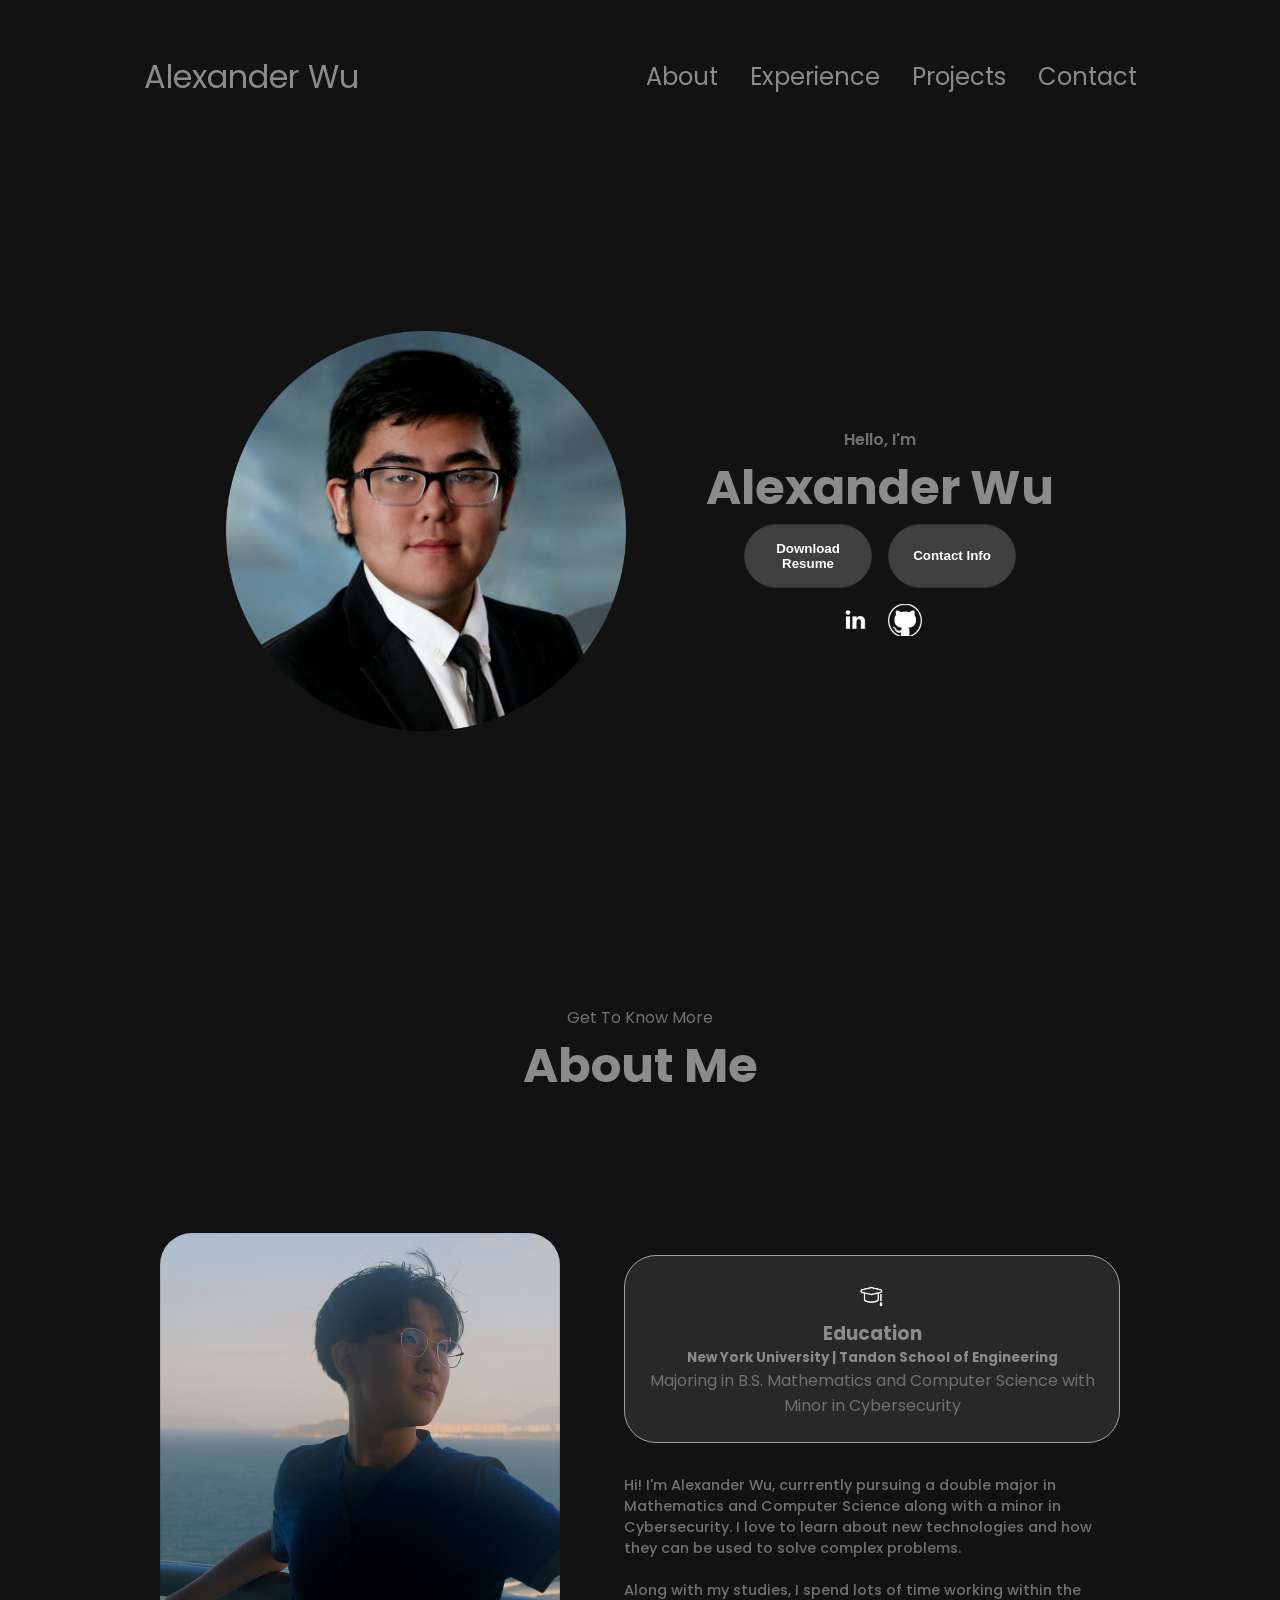
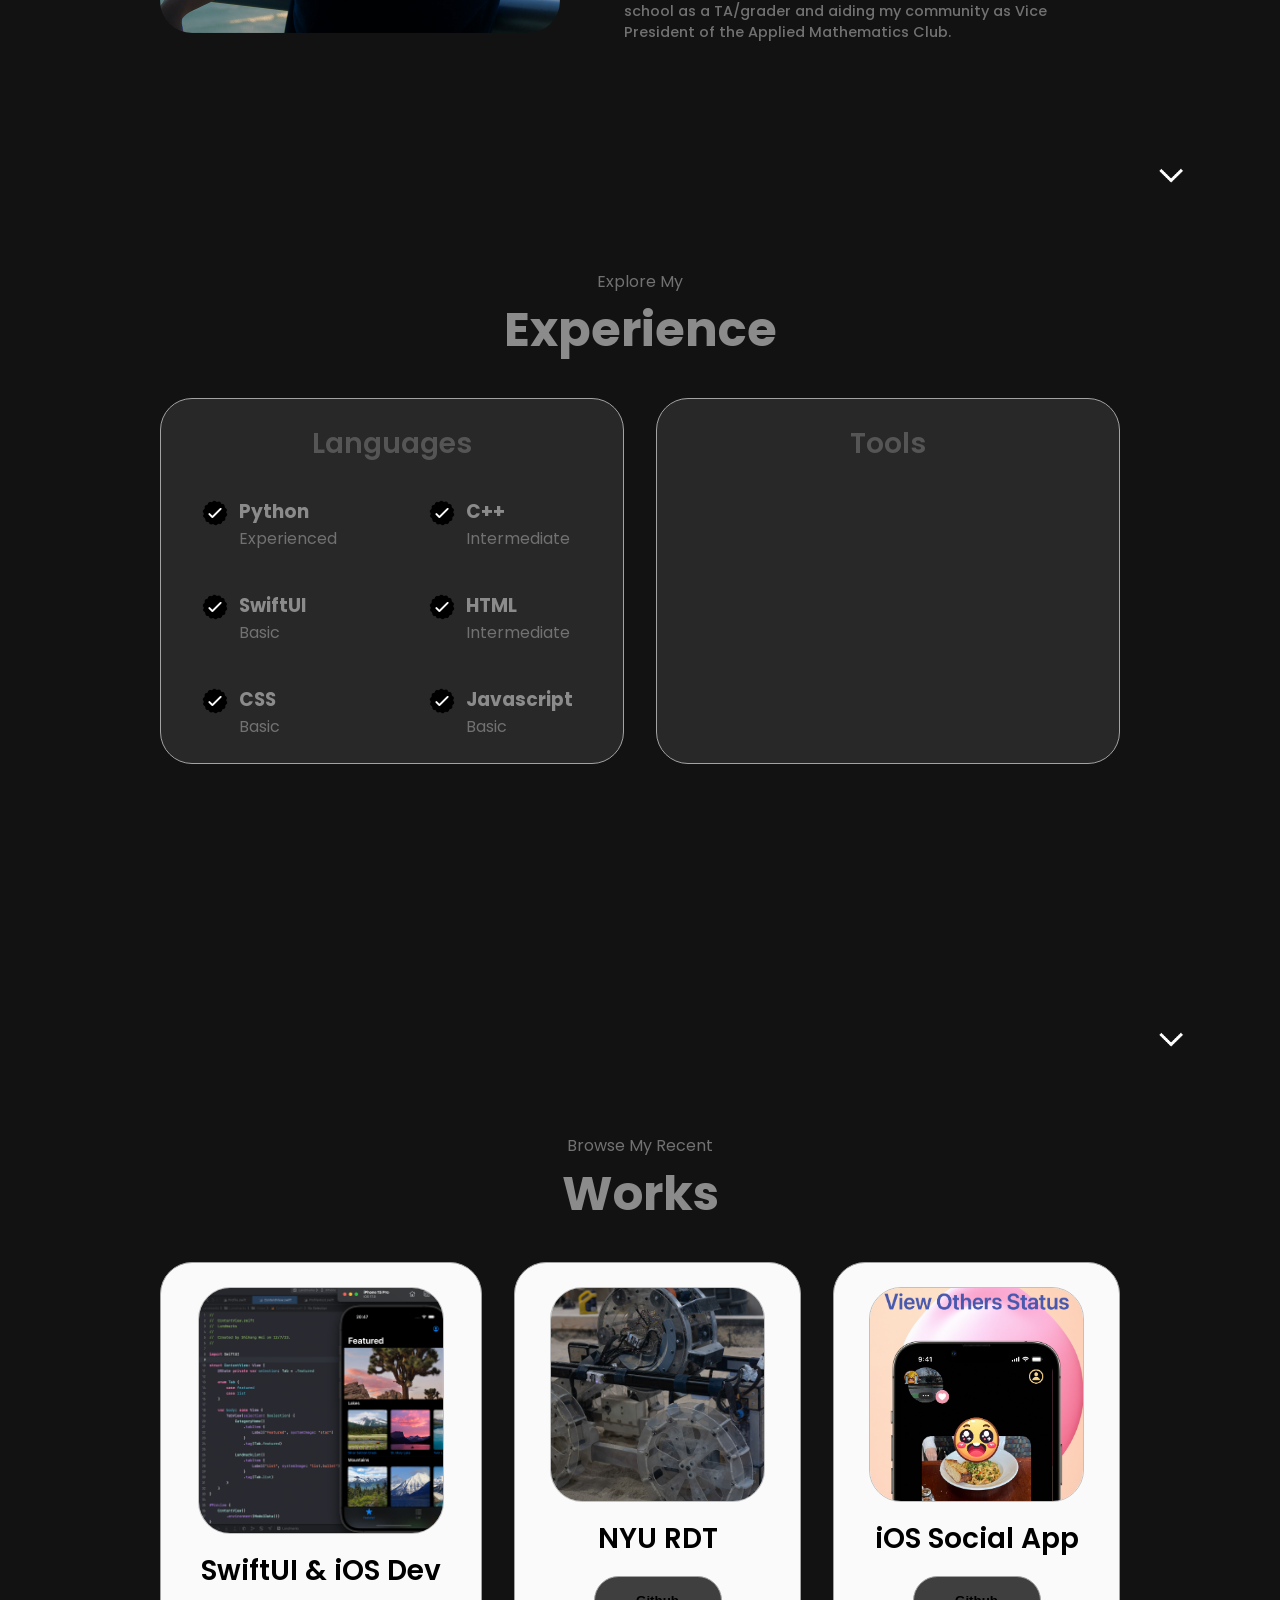
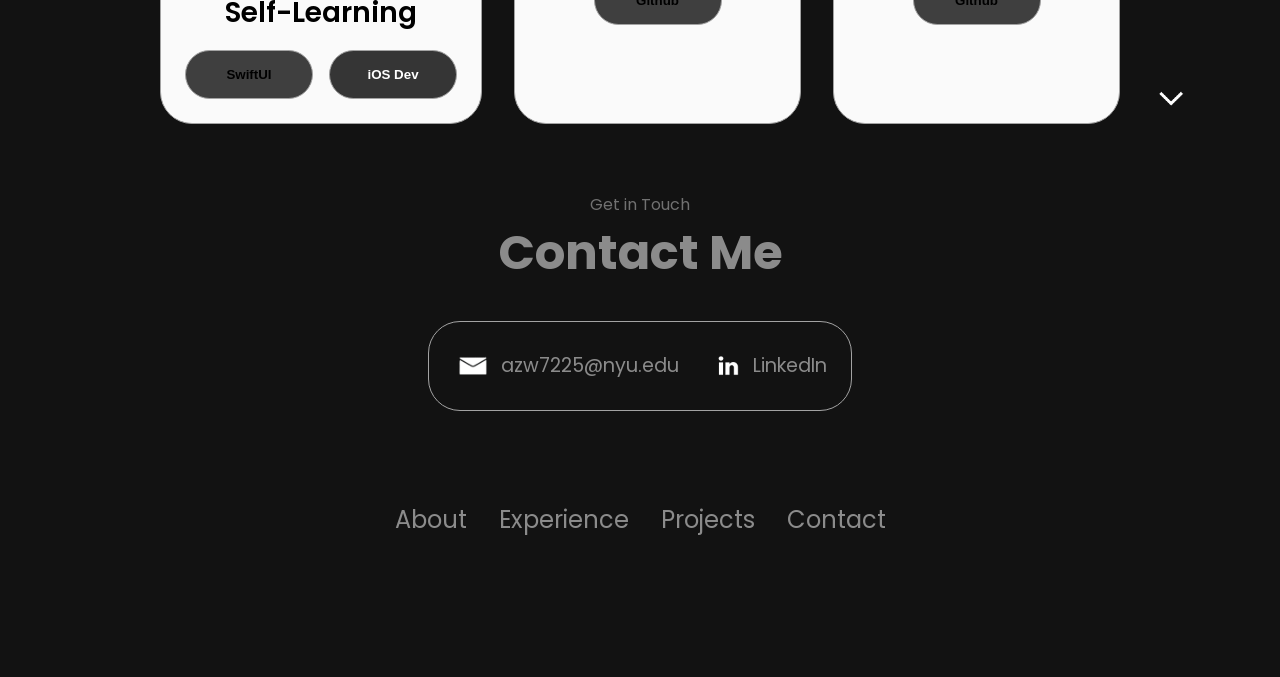
==== index.html @ e1f54bfe "remote tools" ====
<!DOCTYPE html>
<html lang="en">

<head>
   <meta charset="UTF-8">
   <meta name="viewport" content="width=device-width, initial-scale=1.0">
   <title>My Portfolio</title>
   <link rel="stylesheet" href="style.css">
   <link rel="stylesheet" href="mediaqueries.css">
</head>

<body>
   <nav id="desktop-nav">
      <div class="logo">Alexander Wu</div>
      <div>
         <ul class="nav-links">
            <li><a href="#about">About</a></li>
            <li><a href="#experience">Experience</a></li>
            <li><a href="#projects">Projects</a></li>
            <li><a href="#contact">Contact</a></li>
         </ul>
      </div>
   </nav>
   <nav id="hamburger-nav">
      <div class="logo">Alexander Wu</div>
      <div class="hamburger-menu">
         <div class="hamburger-icon" onclick="toggleMenu()">
            <span></span>
            <span></span>
            <span></span>
         </div>
         <ul class="menu-links">
            <li><a href="#about" onclick="toggleMenu()">About</a></li>
            <li><a href="#experience" onclick="toggleMenu()">Experience</a></li>
            <li><a href="#projects" onclick="toggleMenu()">Projects</a></li>
            <li><a href="#contact" onclick="toggleMenu()">Contact</a></li>
            <ul>
      </div>
   </nav>
   <div class="background">
   <section id="profile">
         <div class="section__pic-container">
            <img src="images/profile-pic.png" alt="Alexander Wu profile picture">
         </div>
         <div class="section__text">
            <p class="section__text__p1">Hello, I'm</p>
            <h1 class="title">Alexander Wu</h1>
            <div class="btn-container">
               <button class="btn btn-color-2" onclick="window.open('./info/Resume.pdf')">
                  Download Resume
               </button>
               <button class="btn btn-color-1" onclick="location.href='./#contact'">
                  Contact Info
               </button>
            </div>
            <div id="socials-container">
               <img src="./images/linkedin.png" alt="My LinkedIn Profile" class="icon"
                  onclick="window.open('https://www.linkedin.com/in/alexander-wu-4b0239188')">
               <img src="./images/github.png" alt="My Github Profile" class="icon"
                  onclick="window.open('https://github.com/awu0518')">
            </div>
         </div>
   </section>
   </div>
   <section id="about">
      <p class="section__text__p1">Get To Know More</p>
      <h1 class="title">About Me</h1>
      <div class="section-container">
         <div class="section__pic-container">
            <img src="./images/about-pic.png" alt="Alexander Wu" class="about-pic">
            </a>
         </div>
         <div class="about-details-container">
            <div class="about-containers">
               <div class="details-container">
                  <img src="./images/education.png" alt="Education icon" class="edu-icon">
                  <h3>Education</h3>
                  <h5>New York University | Tandon School of Engineering</h5>
                  <p>Majoring in B.S. Mathematics and Computer Science with Minor in Cybersecurity</p>
               </div>
            </div>
            <div class="about-text-container text-container">
               <p>
                  Hi! I'm Alexander Wu, currrently pursuing a double major in Mathematics and Computer 
                  Science along with a minor in Cybersecurity. I love to learn about new technologies 
                  and how they can be used to solve complex problems. <br><br>
                  Along with my studies, I spend lots of time working within the school as a TA/grader 
                  and aiding my community as Vice President of the Applied Mathematics Club.
               </p>
            </div>
         </div>
      </div>
      <img src="./images/arrow.png" alt="Arrow icon" class="icon arrow" onclick="location.href='./#experience'">
   </section>
   <section id="experience">
      <p class="section__text__p1">Explore My</p>
      <h1 class="title">Experience</h1>
      <div class="experience-details-container">
         <div class="about-containers">
            <div class="details-container">
               <h2 class="experience-sub-title">Languages</h2>
               <div class="article-container">
                  <article>
                     <img src="./images/checkmark.png" alt="experience icon" class="icon">
                     <div>
                        <h3>Python</h3>
                        <P>Experienced</P>
                     </div>
                  </article>
                  <article>
                     <img src="./images/checkmark.png" alt="experience icon" class="icon">
                     <div>
                        <h3>C++</h3>
                        <P>Intermediate</P>
                     </div>
                  </article>
                  <article>
                     <img src="./images/checkmark.png" alt="experience icon" class="icon">
                     <div>
                        <h3>SwiftUI</h3>
                        <P>Basic</P>
                     </div>
                  </article>
                  <article>
                     <img src="./images/checkmark.png" alt="experience icon" class="icon">
                     <div>
                        <h3>HTML</h3>
                        <P>Intermediate</P>
                     </div>
                  </article>
                  <article>
                     <img src="./images/checkmark.png" alt="experience icon" class="icon">
                     <div>
                        <h3>CSS</h3>
                        <P>Basic</P>
                     </div>
                  </article>
                  <article>
                     <img src="./images/checkmark.png" alt="experience icon" class="icon">
                     <div>
                        <h3>Javascript</h3>
                        <P>Basic</P>
                     </div>
                  </article>
               </div>
            </div>
            <div class="details-container">
               <h2 class="experience-sub-title">Tools</h2>
            </div>
         </div>
      </div>
      <img src="./images/arrow.png" alt="Arrow icon" class="icon arrow" onclick="location.href='./#projects'">
   </section>
   <section id="projects">
      <p class="section__text__p1">Browse My Recent</p>
      <h1 class="title">Works</h1>
      <div class="experience-details-container">
         <div class="about-containers">
            <div class="details-container color-container">
               <div class="article-container">
                  <img src="./images/project-swift.jpeg" alt="Project 1" class="project-swift-image project-img" />
               </div>
               <h2 class="experience-sub-title project-title">SwiftUI & iOS Dev Self-Learning</h2>
               <div class="btn-container">
                  <button class="btn btn-color-2 project-btn" onclick="window.open('https://github.com/potatwei/Apple_SwiftUI_Tutorial')">
                     SwiftUI
                  </button>
                  <button class="btn in-progress-btn btn-color-2 project-btn" onclick="window.open('https://github.com/potatwei/Apple_DevelopInSwift_Tutorial')" >
                     iOS Dev
                  </button>
                  <!--
                     <button class="btn btn-color-2 project-btn" onclick="location.href='https://github.com/'">
                     <button class="btn in-progress-btn btn-color-2 project-btn ">
                     In Progress
                     </button>
                  -->
               </div>
            </div>
            <div class="details-container color-container">
               <div class="article-container">
                  <img src="./images/project-rdt.jpeg" alt="Project 2" class="project-rdt-image project-img" />
               </div>
               <h2 class="experience-sub-title project-title">NYU RDT</h2>
               <div class="btn-container">
                  <button class="btn btn-color-2 project-btn" onclick="window.open('https://github.com/nyu-rdt')">
                     Github
                  </button>
                  <!--
                     <button class="btn btn-color-2 project-btn" onclick="location.href='https://potatwei.github.io/personalportfolio/'">
                     Live Demo
                     </button>
                  -->
               </div>
            </div>
            <div class="details-container color-container">
               <div class="article-container">
                  <img src="./images/project-dinoramen.png" alt="Project 3" class="project-dinoramen-image project-img" />
               </div>
               <h2 class="experience-sub-title project-title">iOS Social App</h2>
               <div class="btn-container">
                  <button class="btn btn-color-2 project-btn" onclick="window.open('https://github.com/potatwei/DinoRamen-App')">
                     Github
                  </button>
                  <!--
                     <button class="btn btn-color-2 project-btn" onclick="location.href='https://potatwei.github.io/personalportfolio/'">
                     Live Demo
                     </button>
                  -->
               </div>
            </div>
            

         </div>
      </div>
      <img src="./images/arrow.png" alt="Arrow icon" class="icon arrow" onclick="location.href='./#contact'" />
   </section>
   <section id="contact">
      <p class="section__text__p1">Get in Touch</p>
      <h1 class="title">Contact Me</h1>
      <div class="contact-info-upper-container">
         <div class="contact-info-container">
            <img src="./images/email.png" alt="Email icon" class="icon contact-icon email-icon" />
            <p><a href="mailto:azw7225@nyu.edu">azw7225@nyu.edu</a></p>
         </div>
         <div class="contact-info-container">
            <img src="./images/linkedin.png" alt="LinkedIn icon" class="icon contact-icon" />
            <p><a href="https://www.linkedin.com/in/alexander-wu-4b0239188" target="_blank">LinkedIn</a></p>
         </div>
      </div>
   </section>
   <footer>
      <nav>
         <div class="nav-links-container">
            <ul class="nav-links">
               <li><a href="#about">About</a></li>
               <li><a href="#experience">Experience</a></li>
               <li><a href="#projects">Projects</a></li>
               <li><a href="#contact">Contact</a></li>
            </ul>
         </div>
      </nav>
   </footer>
   <script src="script.js"></script>
</body>

</html>
---- style.css ----
/* General */

@import url('https://fonts.googleapis.com/css2?family=Poppins:wght@300;400;500;600&display=swap');

* {
    margin: 0;
    padding: 0;
}

body {
    font-family: 'Poppins', sans-serif;
    background-color: #121212;
}

html {
    scroll-behavior: smooth;
}

p {
    color:#717171;
}

/* Transition */

a,
.btn {
    transition: all 300ms ease;
}

/* Desktop Nav */

nav,
.nav-links {
    /* display on the same line */
    display: flex;
    background-color: #121212;
}

nav {
    /* seperate two elements and center */
    justify-content: space-around;
    align-items: center;
    height: 17vh;
    
}

.nav-links {
    gap: 2rem;
    /* remove dots */
    list-style: none;
    font-size: 1.5rem;
    color: #8b8b8b;
}

a, h3, h5 {
    color: #8b8b8b;
    /* Remove underline */
    text-decoration: none;
    text-decoration-color: white;
}

a:hover {
    color: grey;
    text-decoration: underline;
    text-underline-offset: 1rem;
    text-decoration-color: rgb(181, 181, 181);
}

.logo {
    font-size: 2rem;
    color: #8b8b8b;
}

.logo:hover {
    /* Making the Cursor display as a mouse */
    cursor: default;
}

/* Hamburger Menu */

#hamburger-nav {
    /* Initially not displayed */
    display: none;
    color: #3f3f3f;
}

.hamburger-menu {
    position: relative;
    display: inline-block;
}

.hamburger-icon {
    display: flex;
    flex-direction: column;
    /* Space out the content */
    justify-content: space-between;
    height: 24px;
    width: 30px;
    cursor: pointer;
}

.hamburger-icon span {
    width: 100%;
    height: 2px;
    background-color: black;
    /* Slow start and a slow end */
    transition: all 0.3s ease-in-out;
}

.menu-links {
    position: absolute;
    top: 100%;
    right: 0;
    width: fit-content;
    background-color: rgb(255, 255, 255);
    /* Making the box height 0 */
    max-height: 0;
    /* Hide anything out of the box */
    overflow: hidden;
    /* Slow start and a slow end */
    transition: all 0.3s ease-in-out;
}

.menu-links a {
    display: block;
    /* Leaving space around 10px */
    padding: 10px;
    text-align: left;
    font-size: 1.5rem;
    color: black;
    text-decoration: none;
    /* Slow start and a slow end */
    transition: all 0.3s ease-in-out;
}

.menu-links li {
    list-style: none;
}

.menu-links.open {
    /* Change this to 300px to reveal it */
    max-height: 300px;
}

.hamburger-icon.open span:first-child {
    /* Transform the hamburger icon */
    transform: rotate(45deg) translate(10px, 5px);
}

.hamburger-icon.open span:nth-child(2) {
    /* Transform the hamburger icon */
    opacity: 0;
}

.hamburger-icon.open span:last-child {
    /* Transform the hamburger icon */
    transform: rotate(-45deg) translate(10px, -5px);
}

/* Sections */

section {
    padding-top: 4vh;
    height: 96vh;
    margin: 0 10rem;
    background-color: #121212;
    box-sizing: border-box;
    min-height: fit-content;
}

.section-container {
    display: flex;
}

/* Profile Section */

#profile {
    display: flex;
    justify-content: center;
    gap: 5rem;
    height: 80vh;
}

.background {
    background-repeat:no-repeat;
    background-position: center;
    background-attachment: scroll;
    background-size:100%;
    background-color: #121212;
}

.section__pic-container,
.about-pic {
    display: flex;
    height: 400px;
    width: 400px;
    margin: auto 0;
    /*Hover effect time*/
    transition: 0.5s ease-in-out;
}

.section__text {
    align-self: center;
    text-align: center;
}

.section__text p {
    font-weight: 600;
}

.section__text__p1 {
    text-align: center;
    color: #717171;
}

.title {
    font-size: 3rem;
    text-align: center;
    color: #8b8b8b;
}

#socials-container {
    display: flex;
    justify-content: center;
    margin-top: 1rem;
    gap: 1rem;
}

/* Icons */

.icon {
    cursor: pointer;
    height: 2rem;
}

.edu-icon {
    height: 2rem;
}

/* Buttons */

.btn-container {
    display: flex;
    justify-content: center;
    /* Gap between buttons */
    gap: 1rem;
}

.btn {
    /* Bold text */
    font-weight: 600;
    transition: all 300ms ease;
    /* Making buttion taller */
    padding: 1rem;
    /* Make button wider */
    width: 8rem;
    /* Round the botton */
    border-radius: 2rem;
}

.btn-color-1,
.btn-color-2 {
    border: rgb(53, 53, 53) 0.1rem solid;
}

/* Hover effect on buttons */
.btn-color-1:hover,
.btn-color-2:hover {
    cursor: pointer;
}

.btn-color-1,
.btn-color-2 {
    background: #3f3f3f;
    color: white;
}

.btn-color-1:hover,
.btn-color-2:hover {
    background: black;
    border: white 0.1rem solid;
}

/* About Section */

#about {
    position: relative;
    background-color: #121212;
}

.about-containers {
    gap: 2rem;
    margin-bottom: 2rem;
    margin-top: 2rem;
}

.about-details-container {
    justify-content: center;
    flex-direction: column;
}

.about-containers,
.about-details-container {
    display: flex;
}

.about-pic {
    border-radius: 2rem;
    transition: 0.15s ease-out;
}

.about-pic:hover{
    transform:scale(1.02);
    opacity: 0.97;
    cursor: pointer;
}

.arrow {
    position: absolute;
    right: -5rem;
    bottom: 2.5rem;
}

.details-container {
    padding: 1.5rem;
    /* Fill the line */
    flex: 1;
    background-color: #282828;
    border-radius: 2rem;
    border: rgb(53, 53, 53) 0.1rem solid;
    border-color: rgb(163, 163, 163);
    text-align: center;
}

.section-container {
    gap: 4rem;
    height: 80%
}

.section__pic-container {
    border-radius: 2rem;
    height: 400px;
    width: 400px;
    margin: auto 0;
}

.about-text-container p{
    font-size: 0.9rem;
    font-weight: 430;
}

/* Experience Section */

#experience {
    position: relative;
}

.experience-sub-title {
    color: rgb(85, 85, 85);
    font-weight: 600;
    font-size: 1.75rem;
    margin-bottom: 2rem;
}

.experience-details-container {
    display: flex;
    justify-content: center;
    flex-direction: column;
}

.article-container {
    display: flex;
    text-align: initial;
    flex-wrap: wrap;
    flex-direction: row;
    gap: 2.5rem;
    justify-content: space-around;
}

article {
    display: flex;
    width: 10rem;
    text-align: left;
    gap: 0.5rem;
}

article .icon {
    cursor: default;
}

/* Project Section */

#projects {
    position: relative;
}

.color-container {
    border-color: rgb(163, 163, 163);
    background: rgb(250, 250, 250);
}

.project-img {
    border-radius: 2rem;
    width: 90%;
    height: 90%;
    border:rgb(193, 193, 193) 0.1rem solid;
}

.project-title {
    margin: 1rem;
    color: black;
}

.project-btn {
    color: black;
    border-color: rgb(163, 163, 163);
}

/*In Progress Button*/
.in-progress-btn{
    background: rgb(53, 53, 53);
    color: white;
}

.project-1-image{
    
}

.project-2-image{
    
}

/* Contact */

#contact {
    display: flex;
    justify-content: center;
    flex-direction: column;
    height: 70vh;
}

.contact-info-upper-container {
    display: flex;
    justify-content: center;
    border-radius: 2rem;
    border: rgb(53, 53, 53) 0.1rem solid;
    border-color: rgb(163, 163, 163);
    background: (250, 250, 250);
    margin: 2rem auto;
    padding: 0.5rem;
}

.contact-info-container {
    display: flex;
    align-items: center;
    justify-content: center;
    gap: 0.5rem;
    margin: 1rem;
}

.contact-info-container p {
    font-size: larger;
}

.contact-icon {
    cursor: default;
}

.email-icon {
    height: 2.5rem;
}

/* Footer Section*/

footer {
    height: 26vh;
    margin: 0 1rem;
}

footer p{
    text-align: center;
}
---- mediaqueries.css ----
@media screen and (max-width: 1400px) {
    #profile {
      height: 80vh;
      margin-bottom: 6rem;
    }
    .about-containers {
      flex-wrap: wrap;
    }
    #contact,
    #projects {
      height: fit-content;
    }
  }
  
  @media screen and (max-width: 1200px) {
    #desktop-nav {
      display: none;
    }
    #hamburger-nav {
      display: flex;
    }
    #experience,
    .experience-details-container {
      margin-top: 2rem;
    }
    #profile,
    .section-container {
      display: block;
    }
    .arrow {
      display: none;
    }
    section,
    .section-container {
      height: fit-content;
    }
    section {
      margin: 0 5%;
    }
    .section__pic-container,
    .about-pic {
      width: 275px;
      height: 275px;
      margin: 0 auto 2rem;
    }
    .about-containers {
      margin-top: 0;
    }
  }
  
  @media screen and (max-width: 600px) {
    #contact,
    footer {
      height: 40vh;
    }
    #profile {
      height: 83vh;
      margin-bottom: 0;
    }
    article {
      font-size: 1rem;
    }
    footer nav {
      height: fit-content;
      margin-bottom: 2rem;
    }
    .about-containers,
    .contact-info-upper-container,
    .btn-container {
      flex-wrap: wrap;
    }
    .contact-info-upper-container{
        gap:0.7rem;
    }
    .contact-info-container {
      margin: 0;
    }
    .contact-info-container p,
    .nav-links li a {
      font-size: 1rem;
    }
    .experience-sub-title {
      font-size: 1.25rem;
    }
    .logo {
      font-size: 1.5rem;
    }
    .nav-links {
      flex-direction: column;
      gap: 0.5rem;
      text-align: center;
    }
    .section__pic-container,
    .about-pic {
      width: auto;
      height: 46vw;
      justify-content: center;
    }
    .section__text__p2 {
      font-size: 1.25rem;
    }
    .title {
      font-size: 2rem;
    }
    .text-container {
      text-align: justify;
    }
    .background {
        background-image: url(images/profile-background-mobile.jpeg);
    }
  }
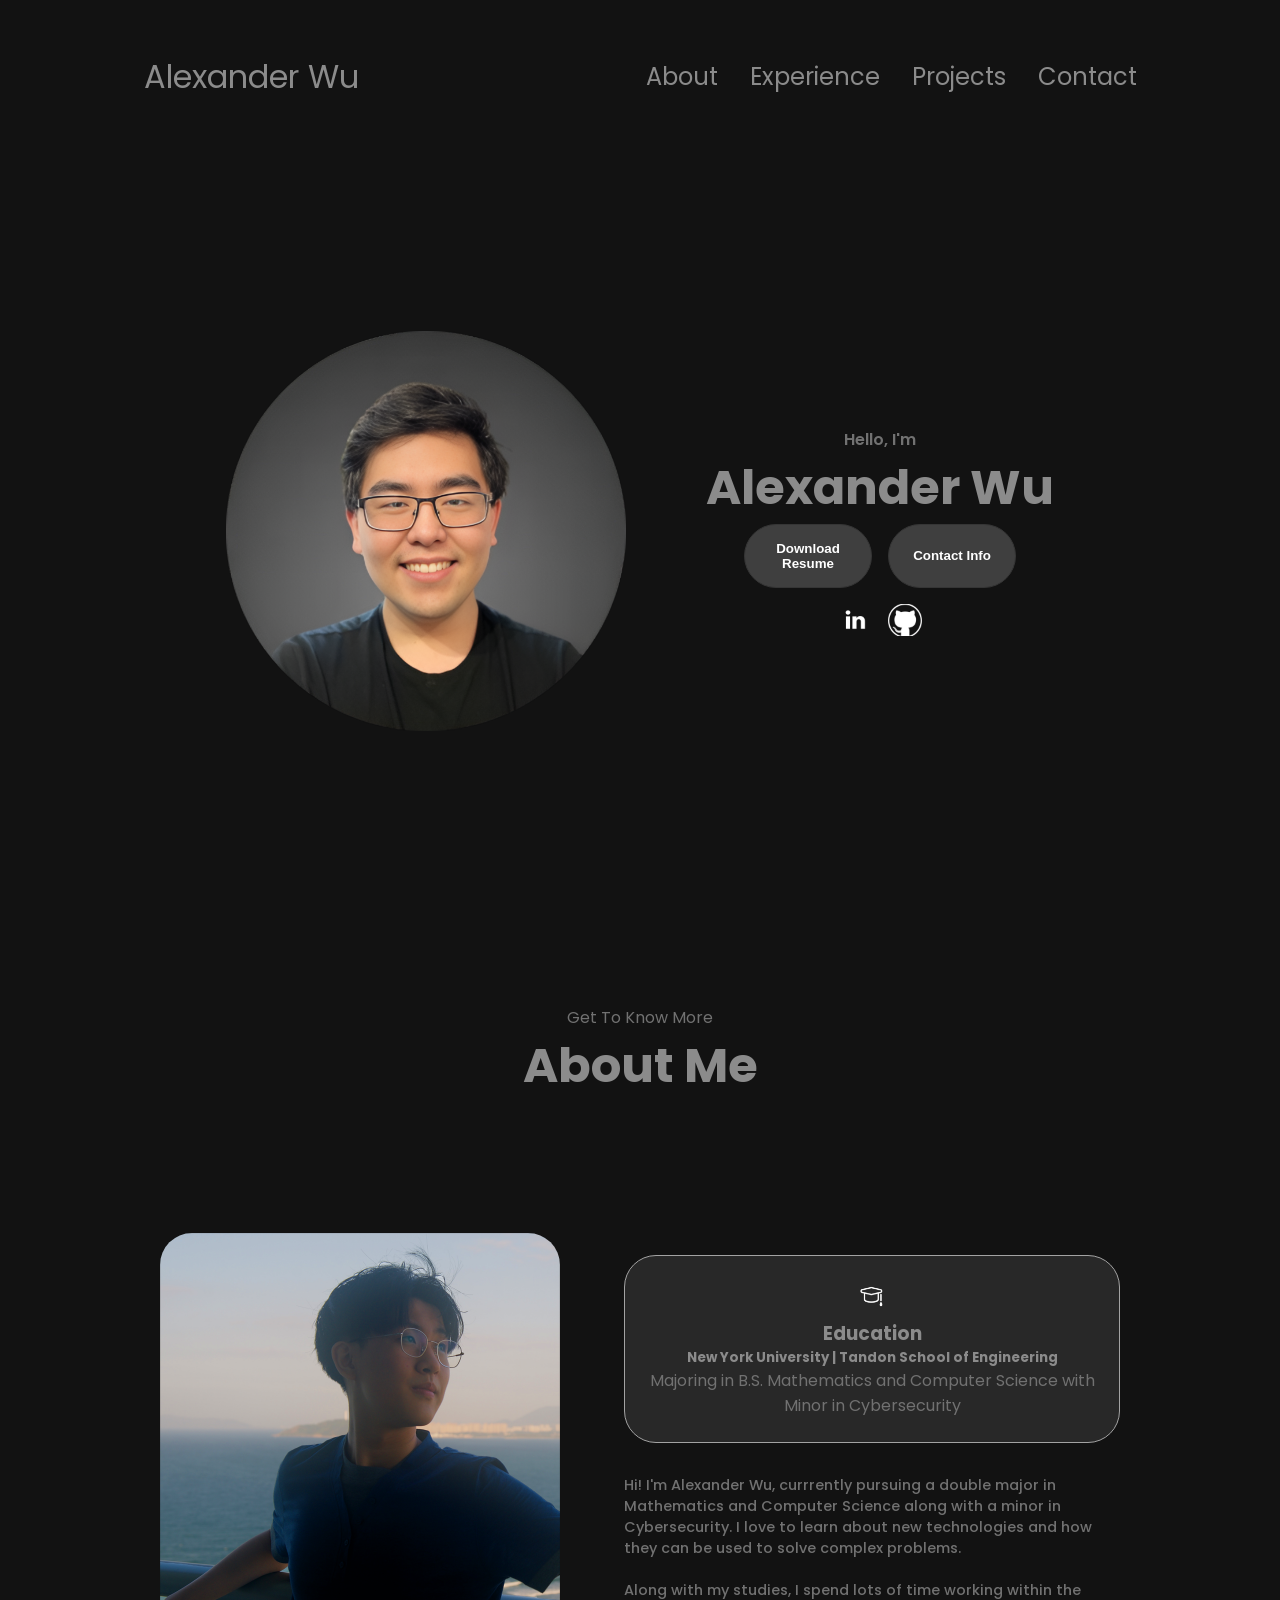
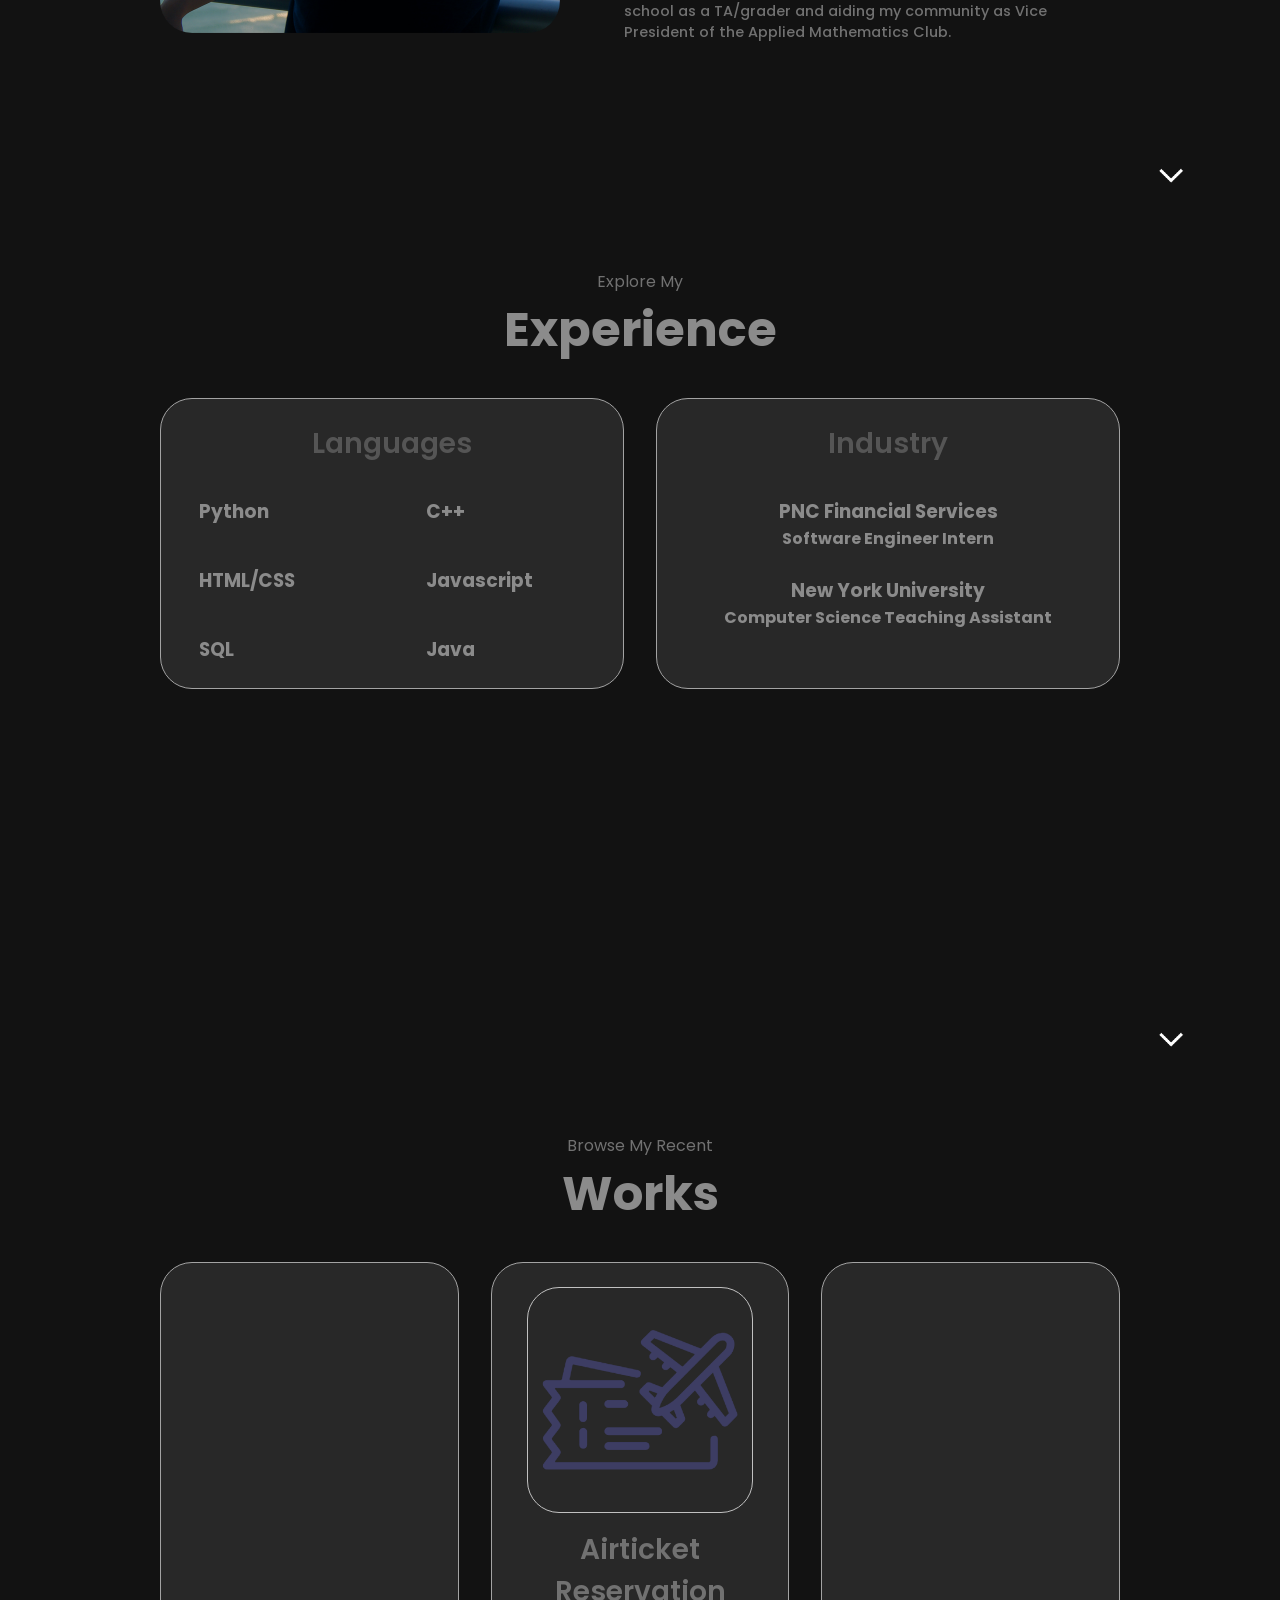
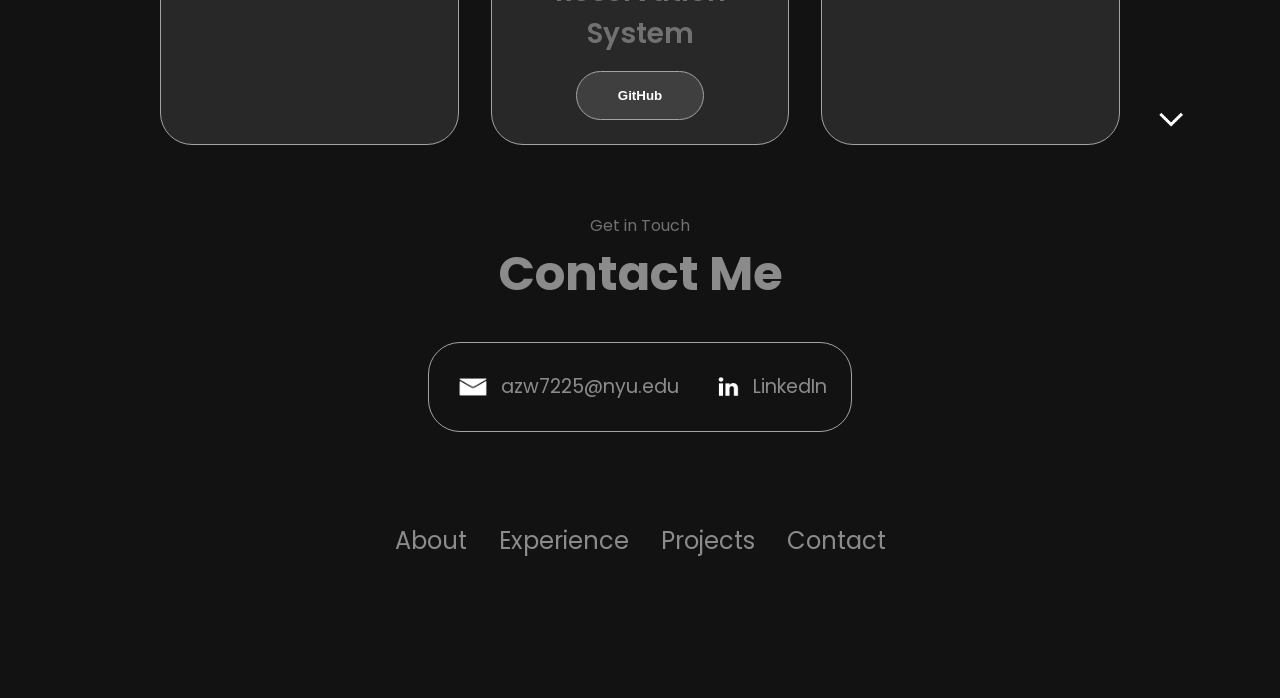
==== commit 0129809e: "add experience and project" ====
--- a/index.html
+++ b/index.html
@@ -100,52 +100,21 @@
             <div class="details-container">
                <h2 class="experience-sub-title">Languages</h2>
                <div class="article-container">
-                  <article>
-                     <img src="./images/checkmark.png" alt="experience icon" class="icon">
-                     <div>
-                        <h3>Python</h3>
-                        <P>Experienced</P>
-                     </div>
-                  </article>
-                  <article>
-                     <img src="./images/checkmark.png" alt="experience icon" class="icon">
-                     <div>
-                        <h3>C++</h3>
-                        <P>Intermediate</P>
-                     </div>
-                  </article>
-                  <article>
-                     <img src="./images/checkmark.png" alt="experience icon" class="icon">
-                     <div>
-                        <h3>SwiftUI</h3>
-                        <P>Basic</P>
-                     </div>
-                  </article>
-                  <article>
-                     <img src="./images/checkmark.png" alt="experience icon" class="icon">
-                     <div>
-                        <h3>HTML</h3>
-                        <P>Intermediate</P>
-                     </div>
-                  </article>
-                  <article>
-                     <img src="./images/checkmark.png" alt="experience icon" class="icon">
-                     <div>
-                        <h3>CSS</h3>
-                        <P>Basic</P>
-                     </div>
-                  </article>
-                  <article>
-                     <img src="./images/checkmark.png" alt="experience icon" class="icon">
-                     <div>
-                        <h3>Javascript</h3>
-                        <P>Basic</P>
-                     </div>
-                  </article>
+                  <article> <h3> Python </h3> </article>
+                  <article> <h3> C++ </h3> </article>
+                  <article> <h3> HTML/CSS </h3> </article>
+                  <article> <h3> Javascript </h3> </article>
+                  <article> <h3> SQL </h3> </article>
+                  <article> <h3> Java </h3></article>
                </div>
             </div>
             <div class="details-container">
-               <h2 class="experience-sub-title">Tools</h2>
+               <h2 class="experience-sub-title">Industry</h2>
+               <h3> PNC Financial Services </h3>
+               <h4> Software Engineer Intern </h4>
+               <br>
+               <h3> New York University </h3>
+               <h4> Computer Science Teaching Assistant </h4>
             </div>
          </div>
       </div>
@@ -157,59 +126,23 @@
       <div class="experience-details-container">
          <div class="about-containers">
             <div class="details-container color-container">
+            </div>
+
+            <div class="details-container color-container">
                <div class="article-container">
-                  <img src="./images/project-swift.jpeg" alt="Project 1" class="project-swift-image project-img" />
+                  <img src="./images/project-airticket.png" alt="Project 1" class="project-img" />
                </div>
-               <h2 class="experience-sub-title project-title">SwiftUI & iOS Dev Self-Learning</h2>
+               <h2 class="experience-sub-title project-title">Airticket Reservation System</h2>
                <div class="btn-container">
-                  <button class="btn btn-color-2 project-btn" onclick="window.open('https://github.com/potatwei/Apple_SwiftUI_Tutorial')">
-                     SwiftUI
+                  <button class="btn btn-color-2 project-btn" onclick="window.open('https://github.com/awu0518/Airticket-Reservation-System')">
+                     GitHub
                   </button>
-                  <button class="btn in-progress-btn btn-color-2 project-btn" onclick="window.open('https://github.com/potatwei/Apple_DevelopInSwift_Tutorial')" >
-                     iOS Dev
-                  </button>
-                  <!--
-                     <button class="btn btn-color-2 project-btn" onclick="location.href='https://github.com/'">
-                     <button class="btn in-progress-btn btn-color-2 project-btn ">
-                     In Progress
-                     </button>
-                  -->
                </div>
             </div>
+
             <div class="details-container color-container">
                <div class="article-container">
-                  <img src="./images/project-rdt.jpeg" alt="Project 2" class="project-rdt-image project-img" />
-               </div>
-               <h2 class="experience-sub-title project-title">NYU RDT</h2>
-               <div class="btn-container">
-                  <button class="btn btn-color-2 project-btn" onclick="window.open('https://github.com/nyu-rdt')">
-                     Github
-                  </button>
-                  <!--
-                     <button class="btn btn-color-2 project-btn" onclick="location.href='https://potatwei.github.io/personalportfolio/'">
-                     Live Demo
-                     </button>
-                  -->
-               </div>
             </div>
-            <div class="details-container color-container">
-               <div class="article-container">
-                  <img src="./images/project-dinoramen.png" alt="Project 3" class="project-dinoramen-image project-img" />
-               </div>
-               <h2 class="experience-sub-title project-title">iOS Social App</h2>
-               <div class="btn-container">
-                  <button class="btn btn-color-2 project-btn" onclick="window.open('https://github.com/potatwei/DinoRamen-App')">
-                     Github
-                  </button>
-                  <!--
-                     <button class="btn btn-color-2 project-btn" onclick="location.href='https://potatwei.github.io/personalportfolio/'">
-                     Live Demo
-                     </button>
-                  -->
-               </div>
-            </div>
-            
-
          </div>
       </div>
       <img src="./images/arrow.png" alt="Arrow icon" class="icon arrow" onclick="location.href='./#contact'" />
--- a/style.css
+++ b/style.css
@@ -52,7 +52,7 @@
     color: #8b8b8b;
 }
 
-a, h3, h5 {
+a, h3, h4, h5 {
     color: #8b8b8b;
     /* Remove underline */
     text-decoration: none;
@@ -396,7 +396,7 @@
 
 .color-container {
     border-color: rgb(163, 163, 163);
-    background: rgb(250, 250, 250);
+    background: #282828;
 }
 
 .project-img {
@@ -408,11 +408,11 @@
 
 .project-title {
     margin: 1rem;
-    color: black;
+    color: #717171;
 }
 
 .project-btn {
-    color: black;
+    color: white;
     border-color: rgb(163, 163, 163);
 }
 
@@ -420,14 +420,6 @@
 .in-progress-btn{
     background: rgb(53, 53, 53);
     color: white;
-}
-
-.project-1-image{
-    
-}
-
-.project-2-image{
-    
 }
 
 /* Contact */
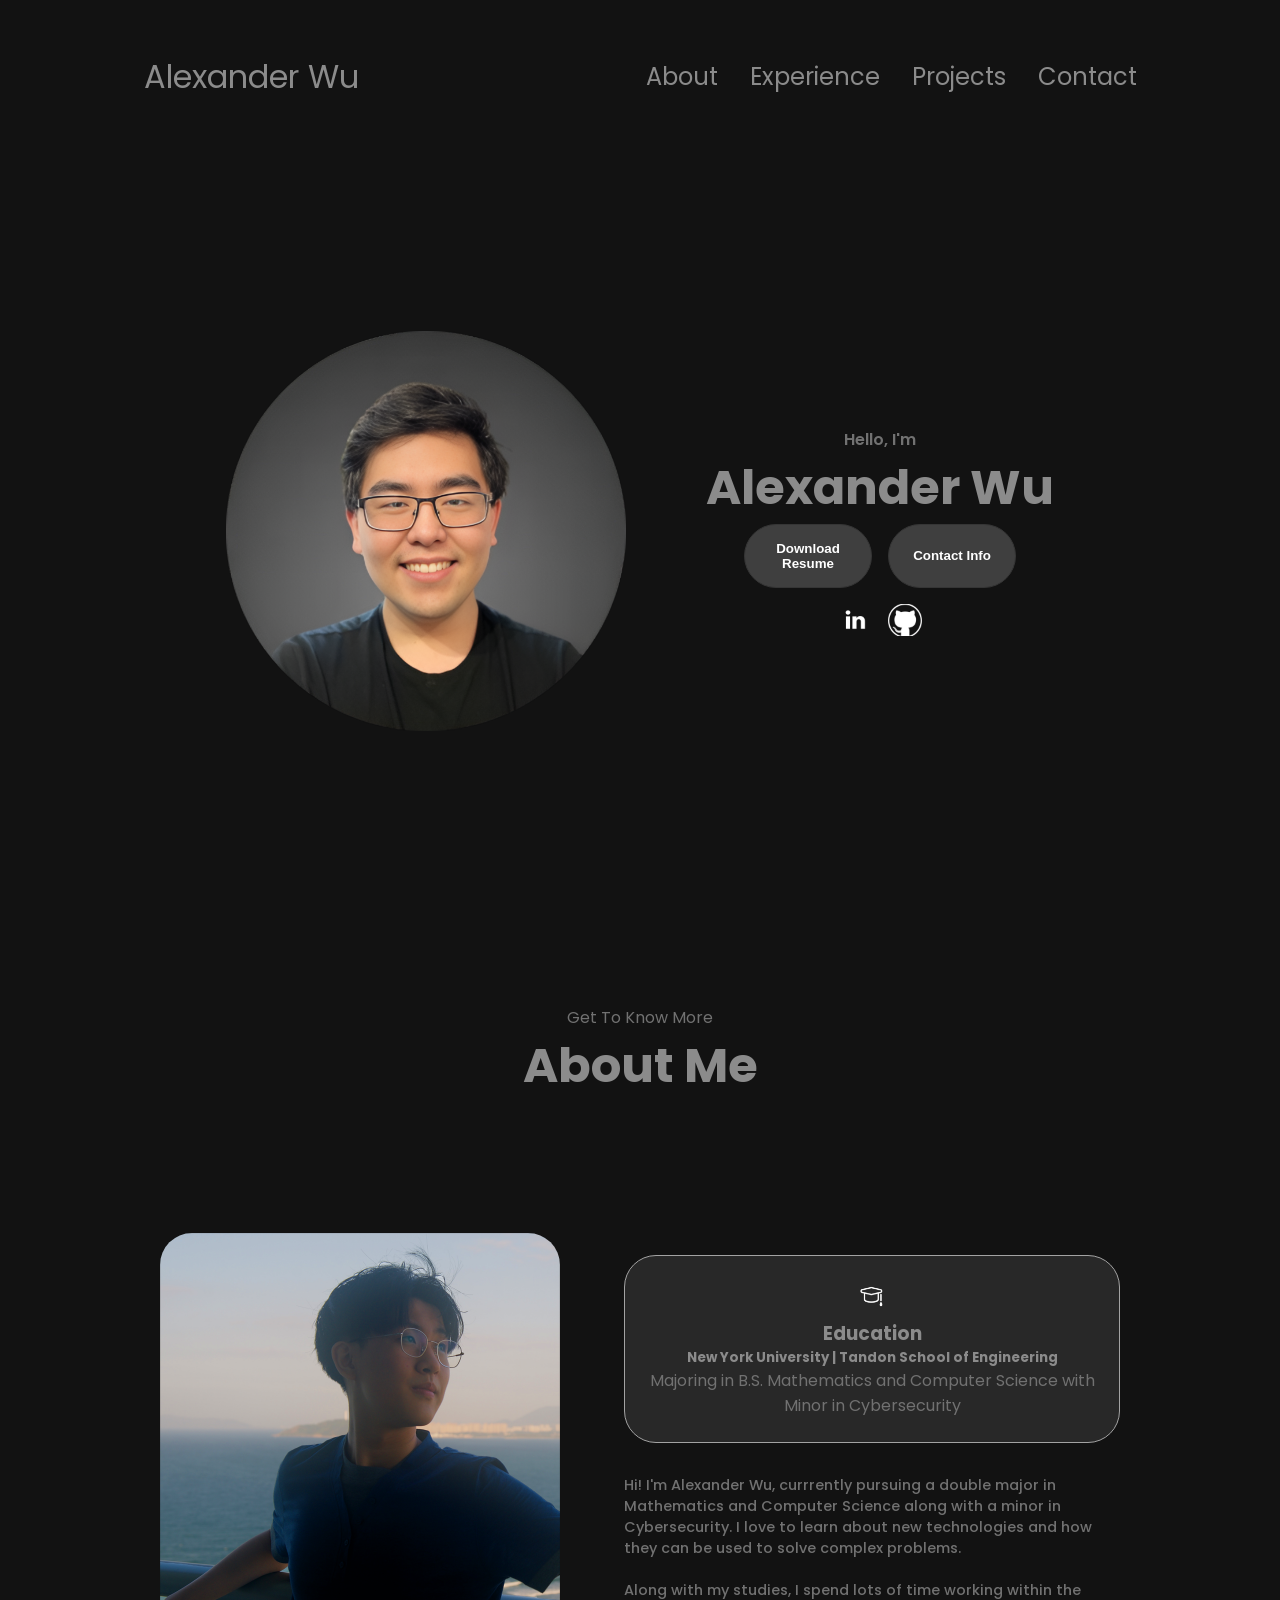
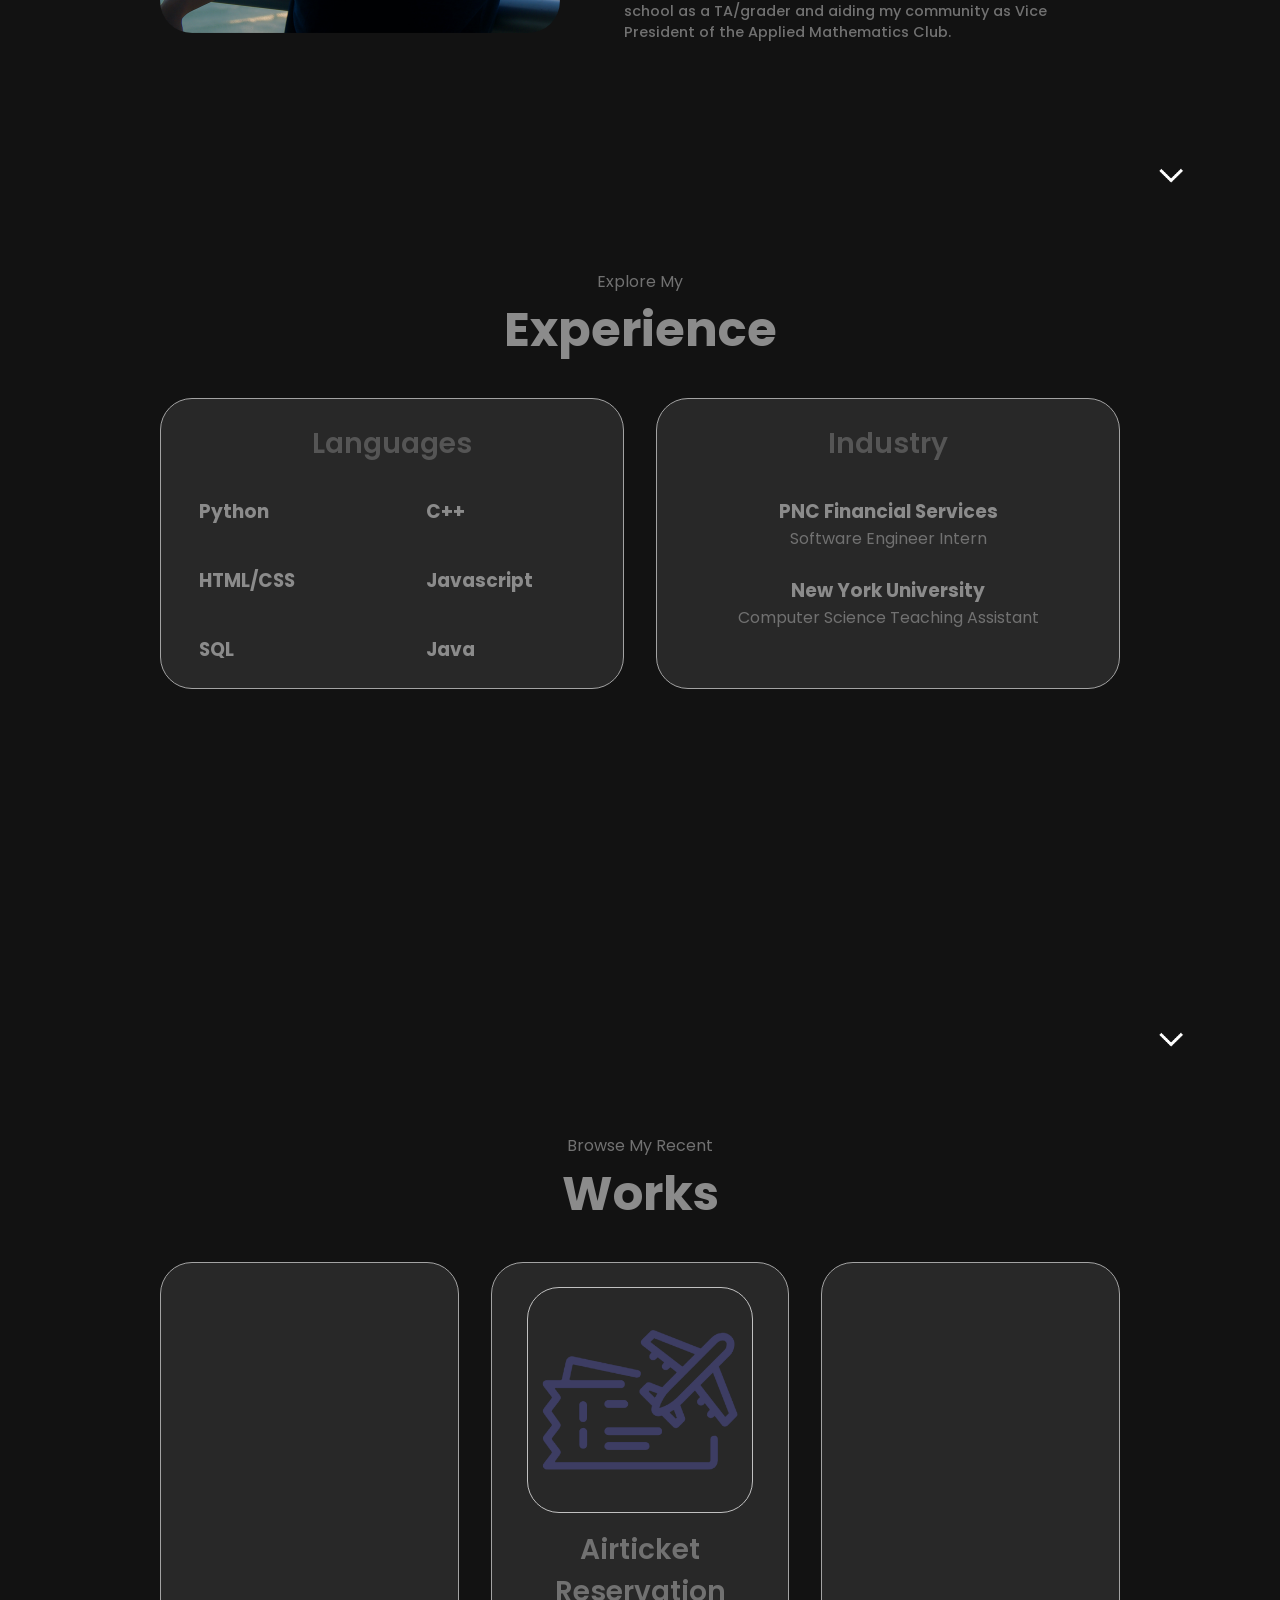
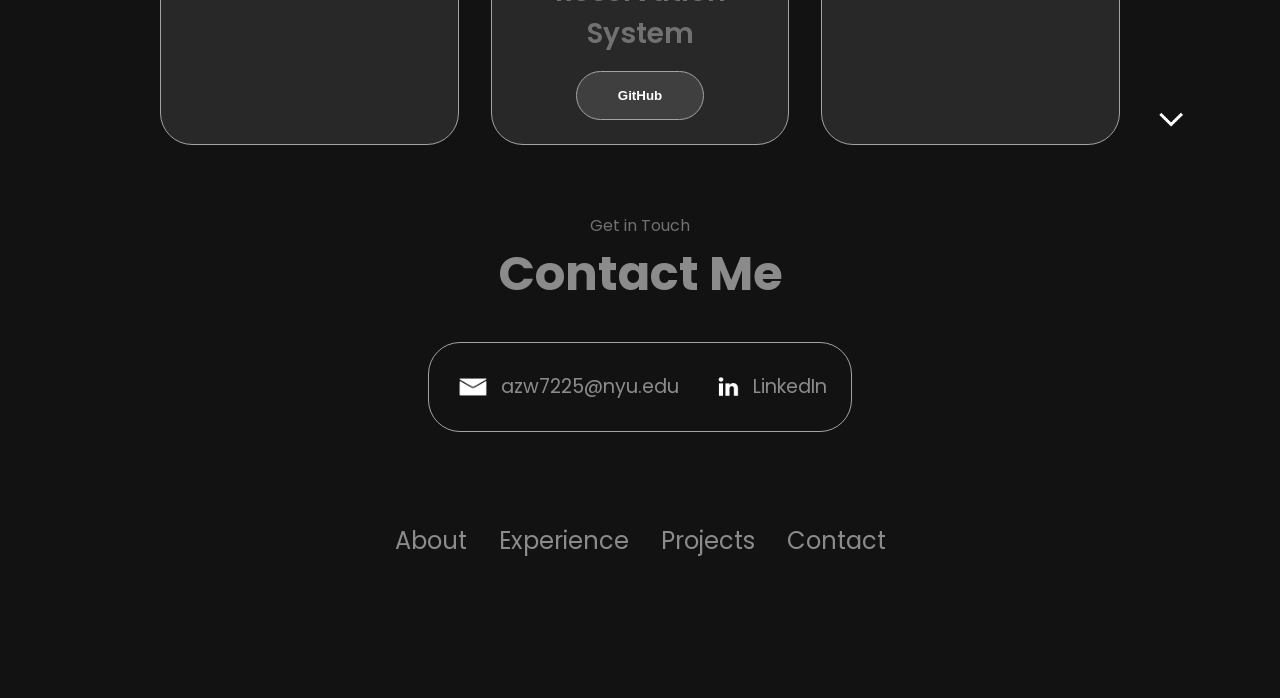
==== commit 3144d34f: "change text color for industry" ====
--- a/index.html
+++ b/index.html
@@ -111,10 +111,10 @@
             <div class="details-container">
                <h2 class="experience-sub-title">Industry</h2>
                <h3> PNC Financial Services </h3>
-               <h4> Software Engineer Intern </h4>
+               <p> Software Engineer Intern </p>
                <br>
                <h3> New York University </h3>
-               <h4> Computer Science Teaching Assistant </h4>
+               <p> Computer Science Teaching Assistant </p>
             </div>
          </div>
       </div>
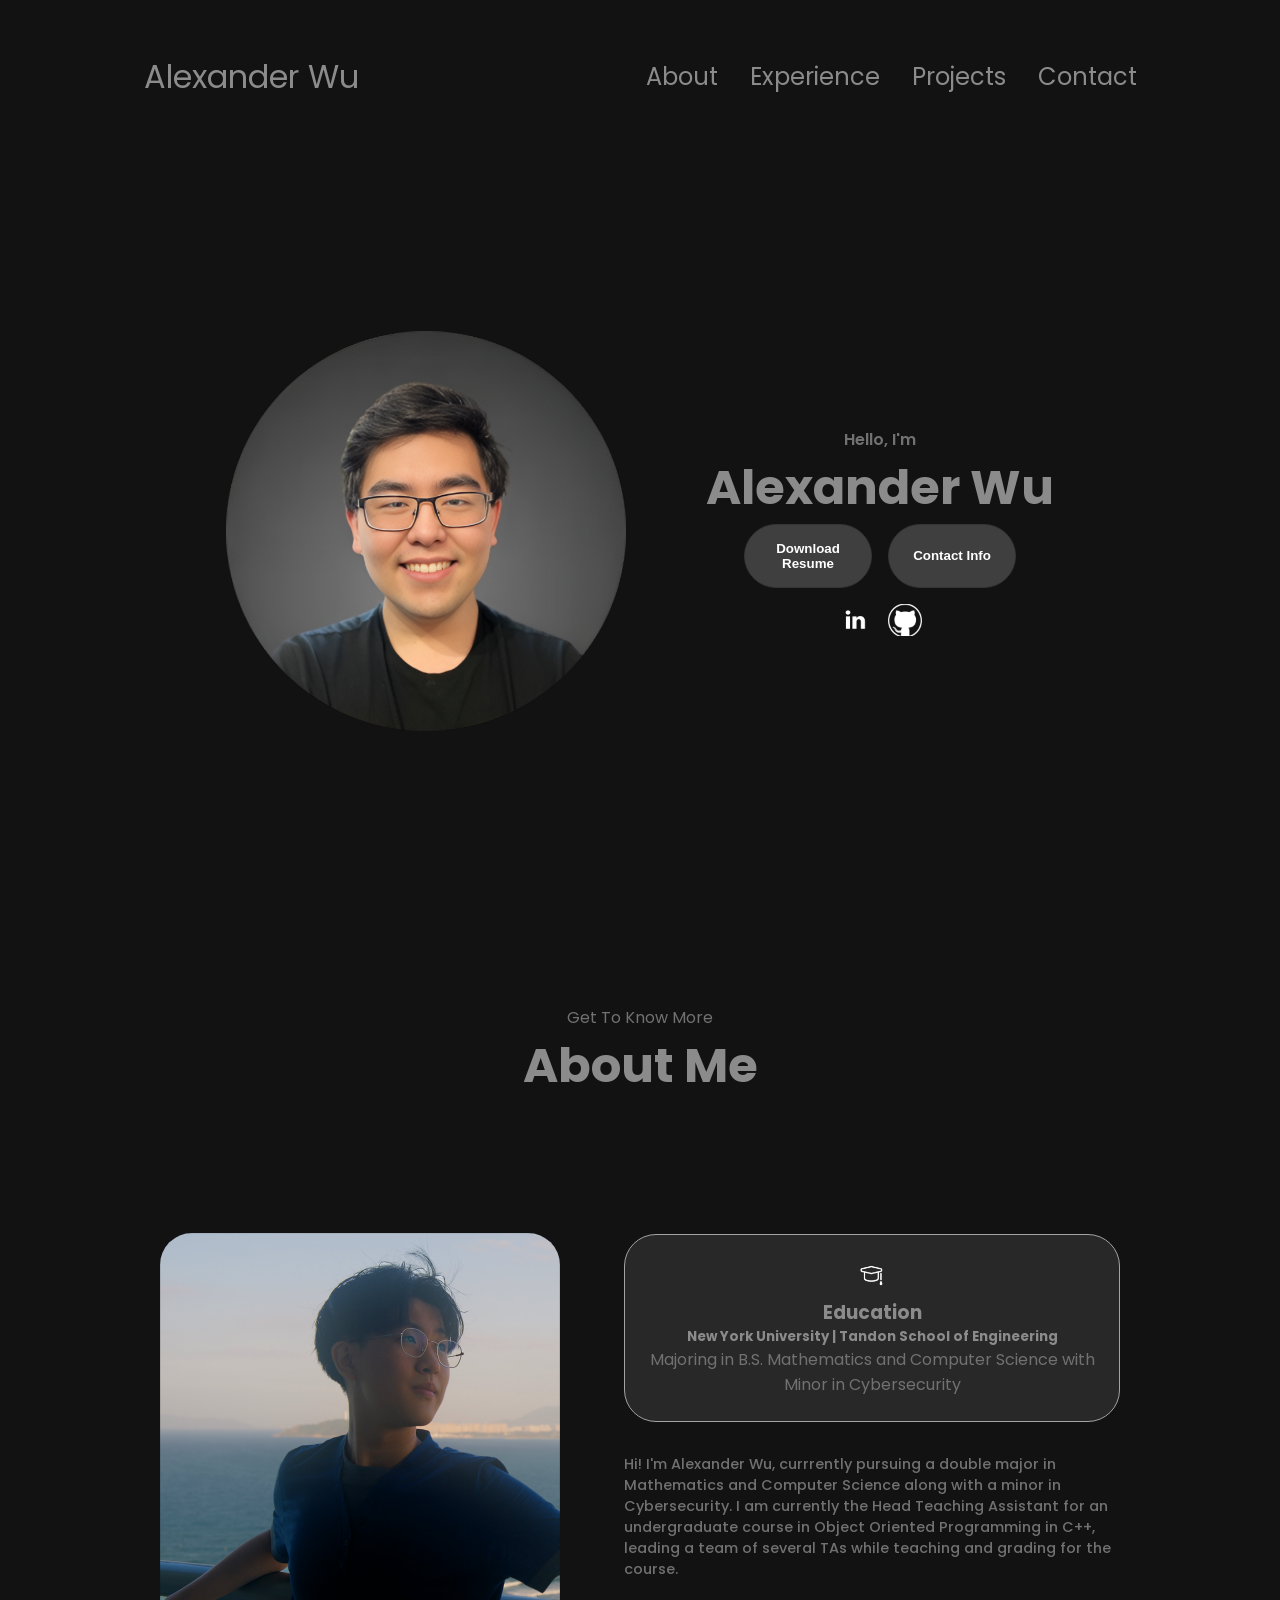
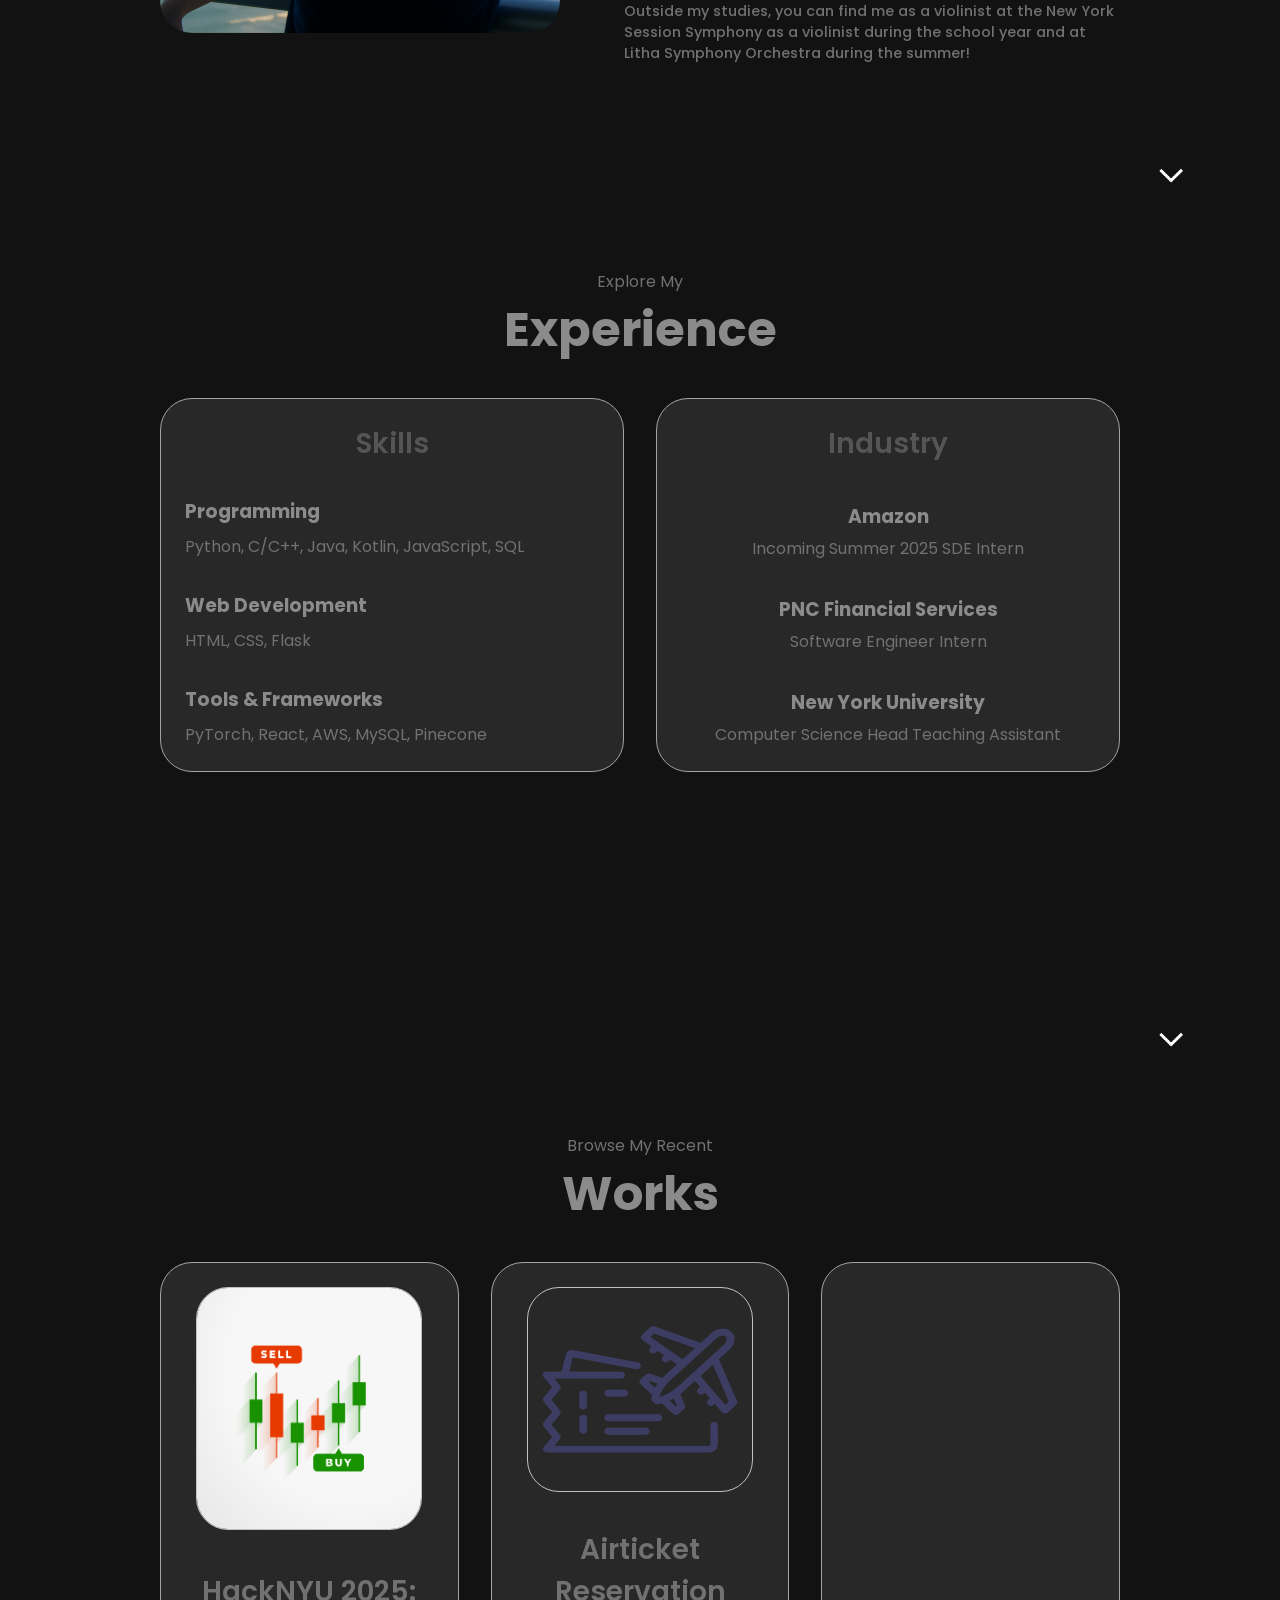
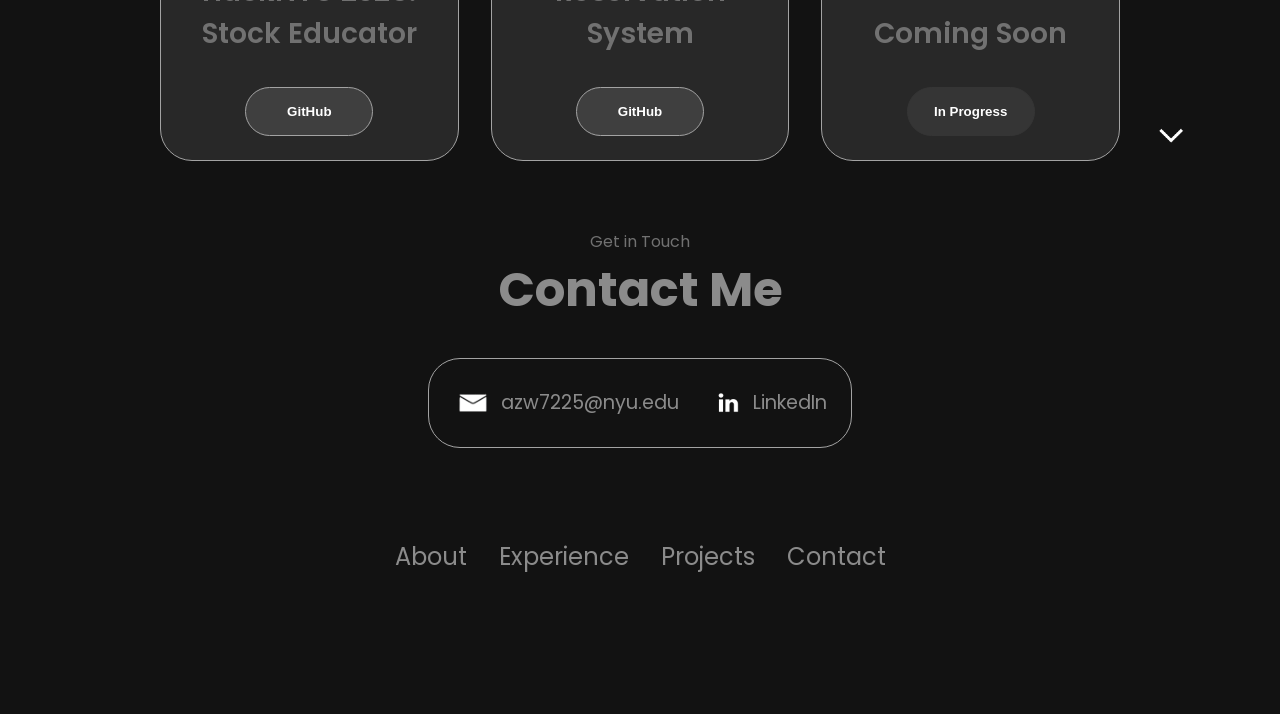
==== commit 802f0001: "spring 2025 update" ====
--- a/index.html
+++ b/index.html
@@ -82,10 +82,11 @@
             <div class="about-text-container text-container">
                <p>
                   Hi! I'm Alexander Wu, currrently pursuing a double major in Mathematics and Computer 
-                  Science along with a minor in Cybersecurity. I love to learn about new technologies 
-                  and how they can be used to solve complex problems. <br><br>
-                  Along with my studies, I spend lots of time working within the school as a TA/grader 
-                  and aiding my community as Vice President of the Applied Mathematics Club.
+                  Science along with a minor in Cybersecurity. I am currently the Head Teaching Assistant for 
+                  an undergraduate course in Object Oriented Programming in C++, leading a team of several TAs 
+                  while teaching and grading for the course. </form> <br><br>
+                  Outside my studies, you can find me as a violinist at the New York Session Symphony as a 
+                  violinist during the school year and at Litha Symphony Orchestra during the summer! 
                </p>
             </div>
          </div>
@@ -97,24 +98,33 @@
       <h1 class="title">Experience</h1>
       <div class="experience-details-container">
          <div class="about-containers">
-            <div class="details-container">
-               <h2 class="experience-sub-title">Languages</h2>
-               <div class="article-container">
-                  <article> <h3> Python </h3> </article>
-                  <article> <h3> C++ </h3> </article>
-                  <article> <h3> HTML/CSS </h3> </article>
-                  <article> <h3> Javascript </h3> </article>
-                  <article> <h3> SQL </h3> </article>
-                  <article> <h3> Java </h3></article>
-               </div>
+            <div class="details-container skills-container">
+               <h2 class="experience-sub-title">Skills</h2>
+                  <div class="article-container">
+                     <article>
+                        <h3>Programming</h3>
+                        <p>Python, C/C++, Java, Kotlin, JavaScript, SQL</p>
+                     </article>
+                     <article>
+                        <h3>Web Development</h3>
+                        <p>HTML, CSS, Flask</p>
+                     </article>
+                     <article>
+                        <h3>Tools &amp; Frameworks</h3>
+                        <p>PyTorch, React, AWS, MySQL, Pinecone</p>
+                     </article>
+                  </div>
             </div>
             <div class="details-container">
                <h2 class="experience-sub-title">Industry</h2>
+               <h3> Amazon </h3>
+               <p> Incoming Summer 2025 SDE Intern </p>
+               <br>
                <h3> PNC Financial Services </h3>
                <p> Software Engineer Intern </p>
                <br>
                <h3> New York University </h3>
-               <p> Computer Science Teaching Assistant </p>
+               <p> Computer Science Head Teaching Assistant </p>
             </div>
          </div>
       </div>
@@ -126,6 +136,15 @@
       <div class="experience-details-container">
          <div class="about-containers">
             <div class="details-container color-container">
+               <div class="article-container">
+                  <img src="./images/project-stock.jpg" alt="Project 2" class="project-img" />
+               </div>
+               <h2 class="experience-sub-title project-title">HackNYU 2025: Stock Educator</h2>
+               <div class="btn-container">
+                  <button class="btn btn-color-2 project-btn" onclick="window.open('https://github.com/awu0518/hacknyu2025')">
+                     GitHub
+                  </button>
+               </div>
             </div>
 
             <div class="details-container color-container">
@@ -141,8 +160,14 @@
             </div>
 
             <div class="details-container color-container">
-               <div class="article-container">
-            </div>
+               <div class="article-container"></div>
+             
+               <h2 class="experience-sub-title project-title">Coming Soon</h2>
+             
+               <div class="btn-container">
+                  <button class="btn btn-color-2 in-progress-btn">In Progress</button>
+               </div>
+             </div>
          </div>
       </div>
       <img src="./images/arrow.png" alt="Arrow icon" class="icon arrow" onclick="location.href='./#contact'" />
--- a/style.css
+++ b/style.css
@@ -388,6 +388,22 @@
     cursor: default;
 }
 
+/* switch from flex-wrap to a three-column grid */
+.skills-container .article-container {
+display: grid;
+grid-template-columns: repeat(auto-fit, minmax(12rem, 1fr));
+gap: 2rem;
+text-align: left;               /* override center from details-container */
+justify-items: start;           /* left-align each cell */
+}
+
+/* let each mini-panel size to its content rather than a fixed width */
+.skills-container article {
+width: auto;                     /* override the 10rem in your global article rule */
+flex-direction: column;         /* keep title & paragraph stacking */
+gap: 0.5rem;
+}
+
 /* Project Section */
 
 #projects {
@@ -420,6 +436,28 @@
 .in-progress-btn{
     background: rgb(53, 53, 53);
     color: white;
+}
+
+.experience-details-container .about-containers {
+    display: flex;
+    gap: 2rem;             
+    align-items: stretch;     
+}
+
+.experience-details-container .details-container {
+display: flex;
+flex-direction: column;
+justify-content: space-between;
+flex: 1 1 0;               
+}
+
+.experience-details-container .details-container .article-container {
+flex: 1 0 auto;             
+}
+
+.experience-details-container .btn-container {
+text-align: center;
+margin-top: 1rem;           
 }
 
 /* Contact */
--- a/mediaqueries.css
+++ b/mediaqueries.css
@@ -105,7 +105,4 @@
     .text-container {
       text-align: justify;
     }
-    .background {
-        background-image: url(images/profile-background-mobile.jpeg);
-    }
   }
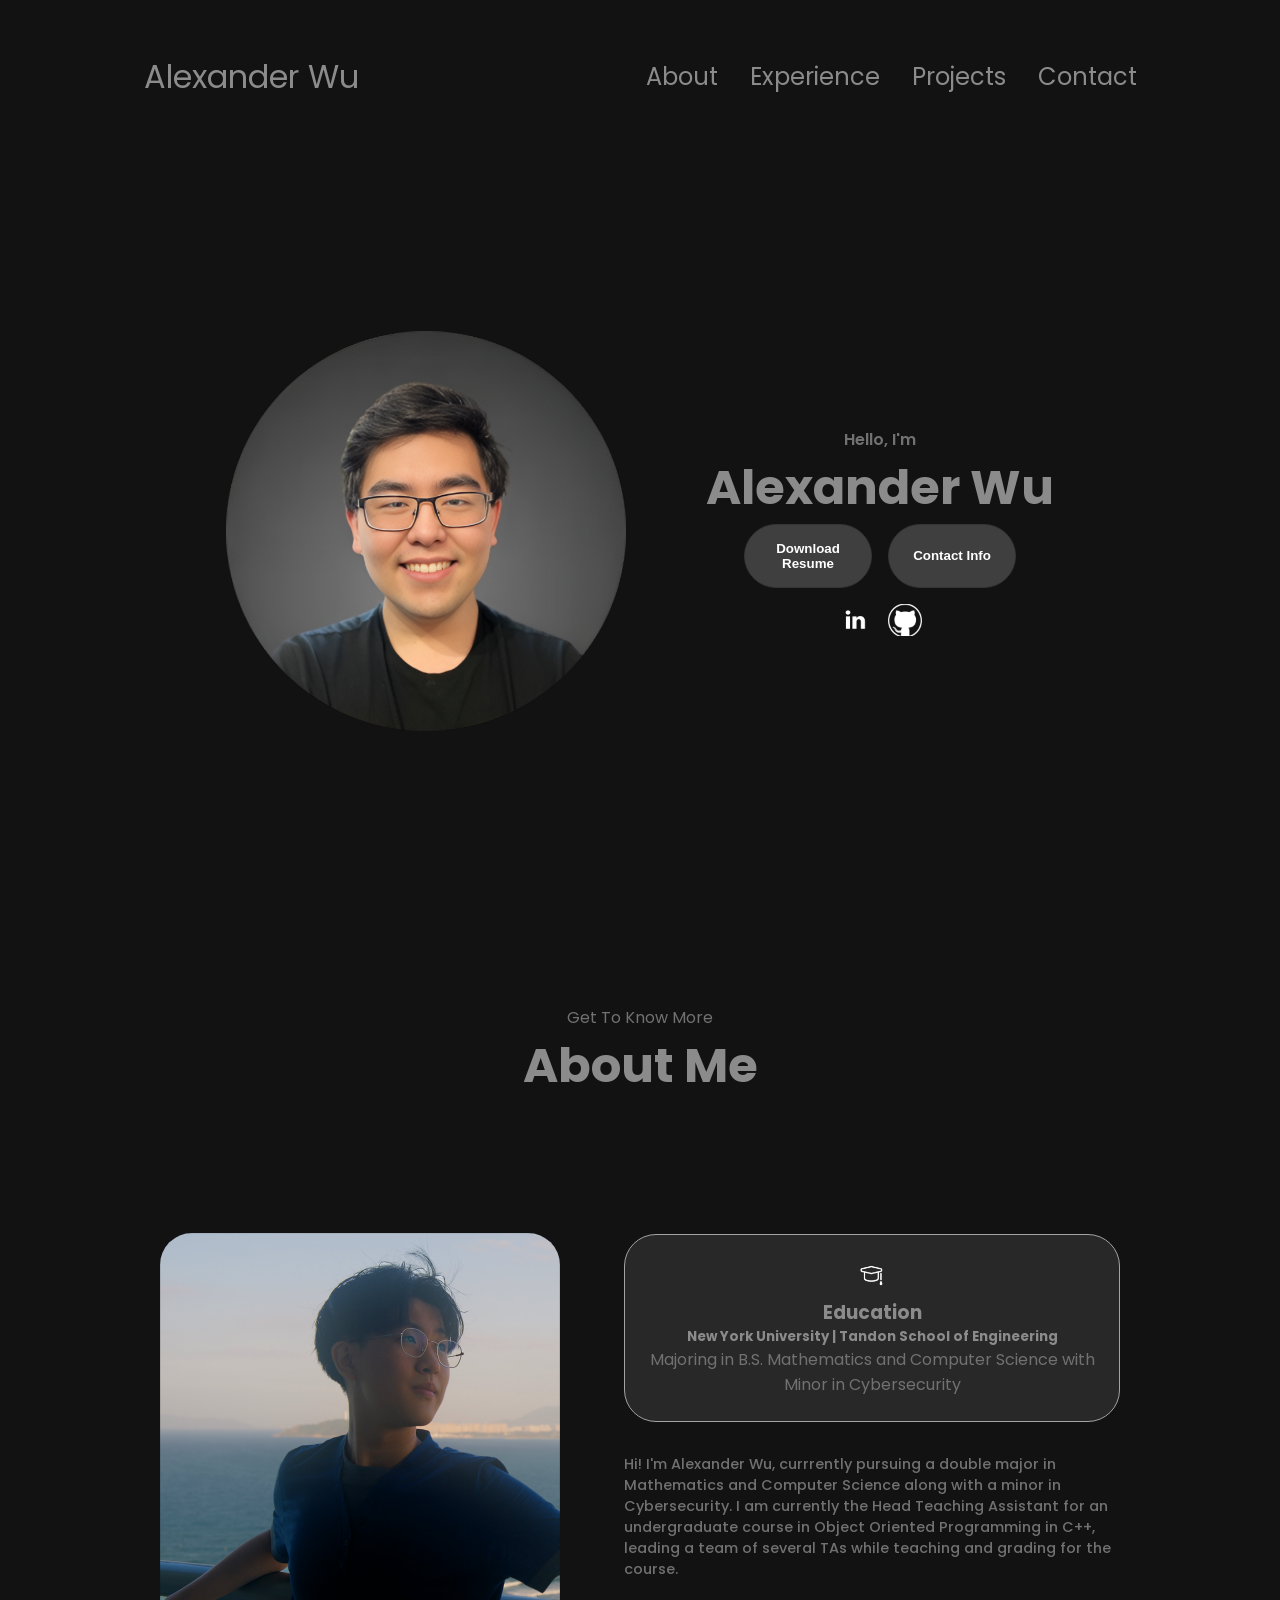
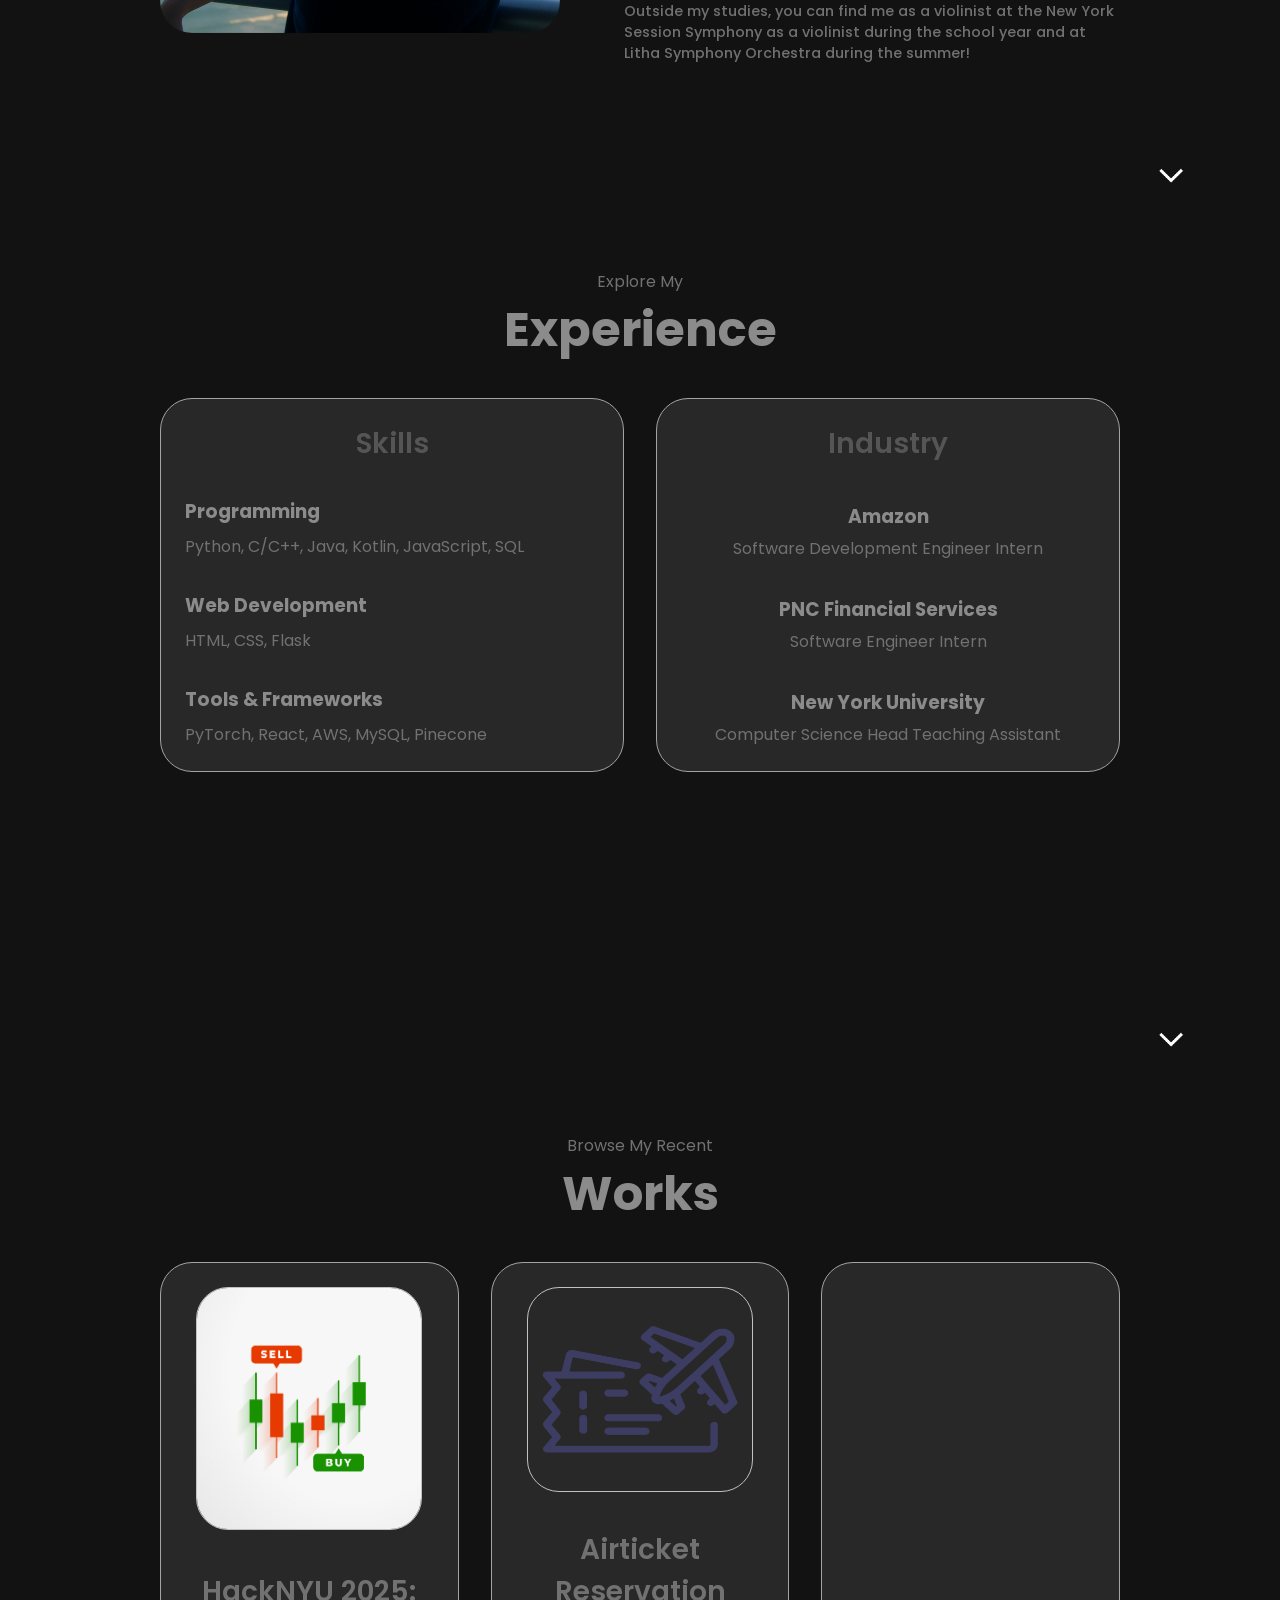
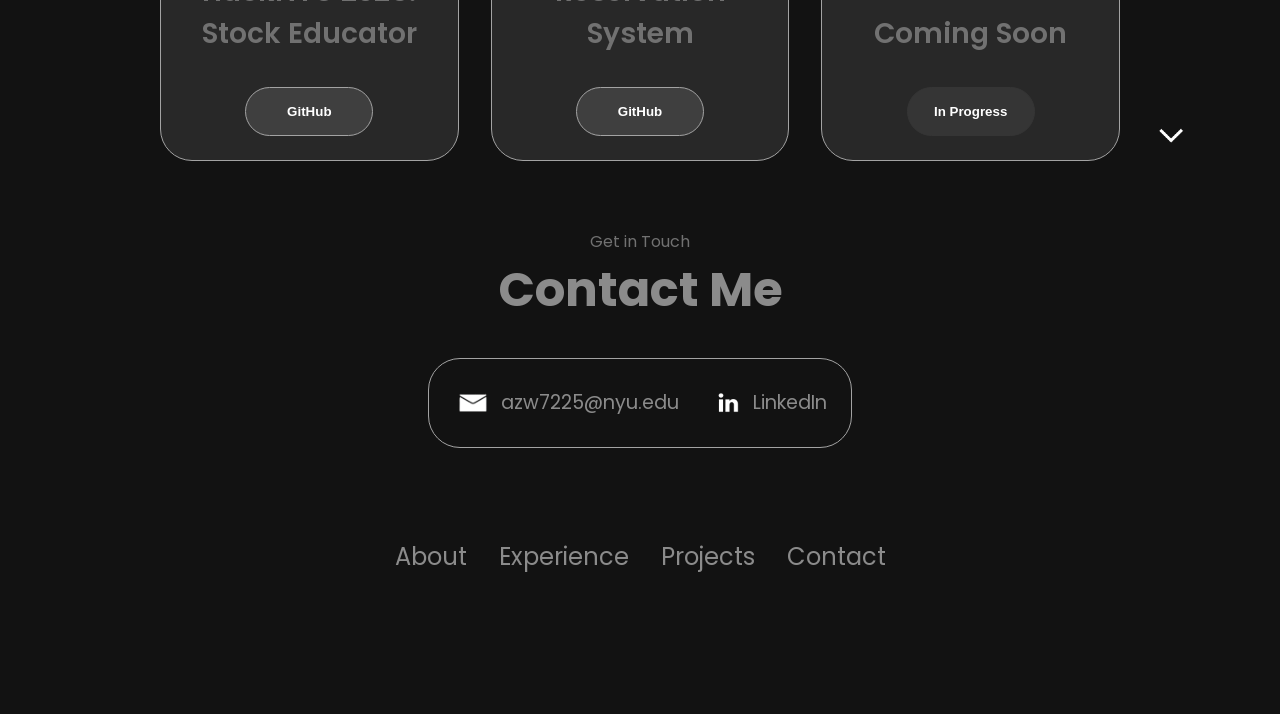
==== commit ced34b18: "summer 2025 update" ====
--- a/index.html
+++ b/index.html
@@ -46,7 +46,7 @@
             <p class="section__text__p1">Hello, I'm</p>
             <h1 class="title">Alexander Wu</h1>
             <div class="btn-container">
-               <button class="btn btn-color-2" onclick="window.open('./info/Resume.pdf')">
+               <button class="btn btn-color-2" onclick="window.open('./info/Wu_Resume_F25.pdf')">
                   Download Resume
                </button>
                <button class="btn btn-color-1" onclick="location.href='./#contact'">
@@ -118,7 +118,7 @@
             <div class="details-container">
                <h2 class="experience-sub-title">Industry</h2>
                <h3> Amazon </h3>
-               <p> Incoming Summer 2025 SDE Intern </p>
+               <p> Software Development Engineer Intern </p>
                <br>
                <h3> PNC Financial Services </h3>
                <p> Software Engineer Intern </p>
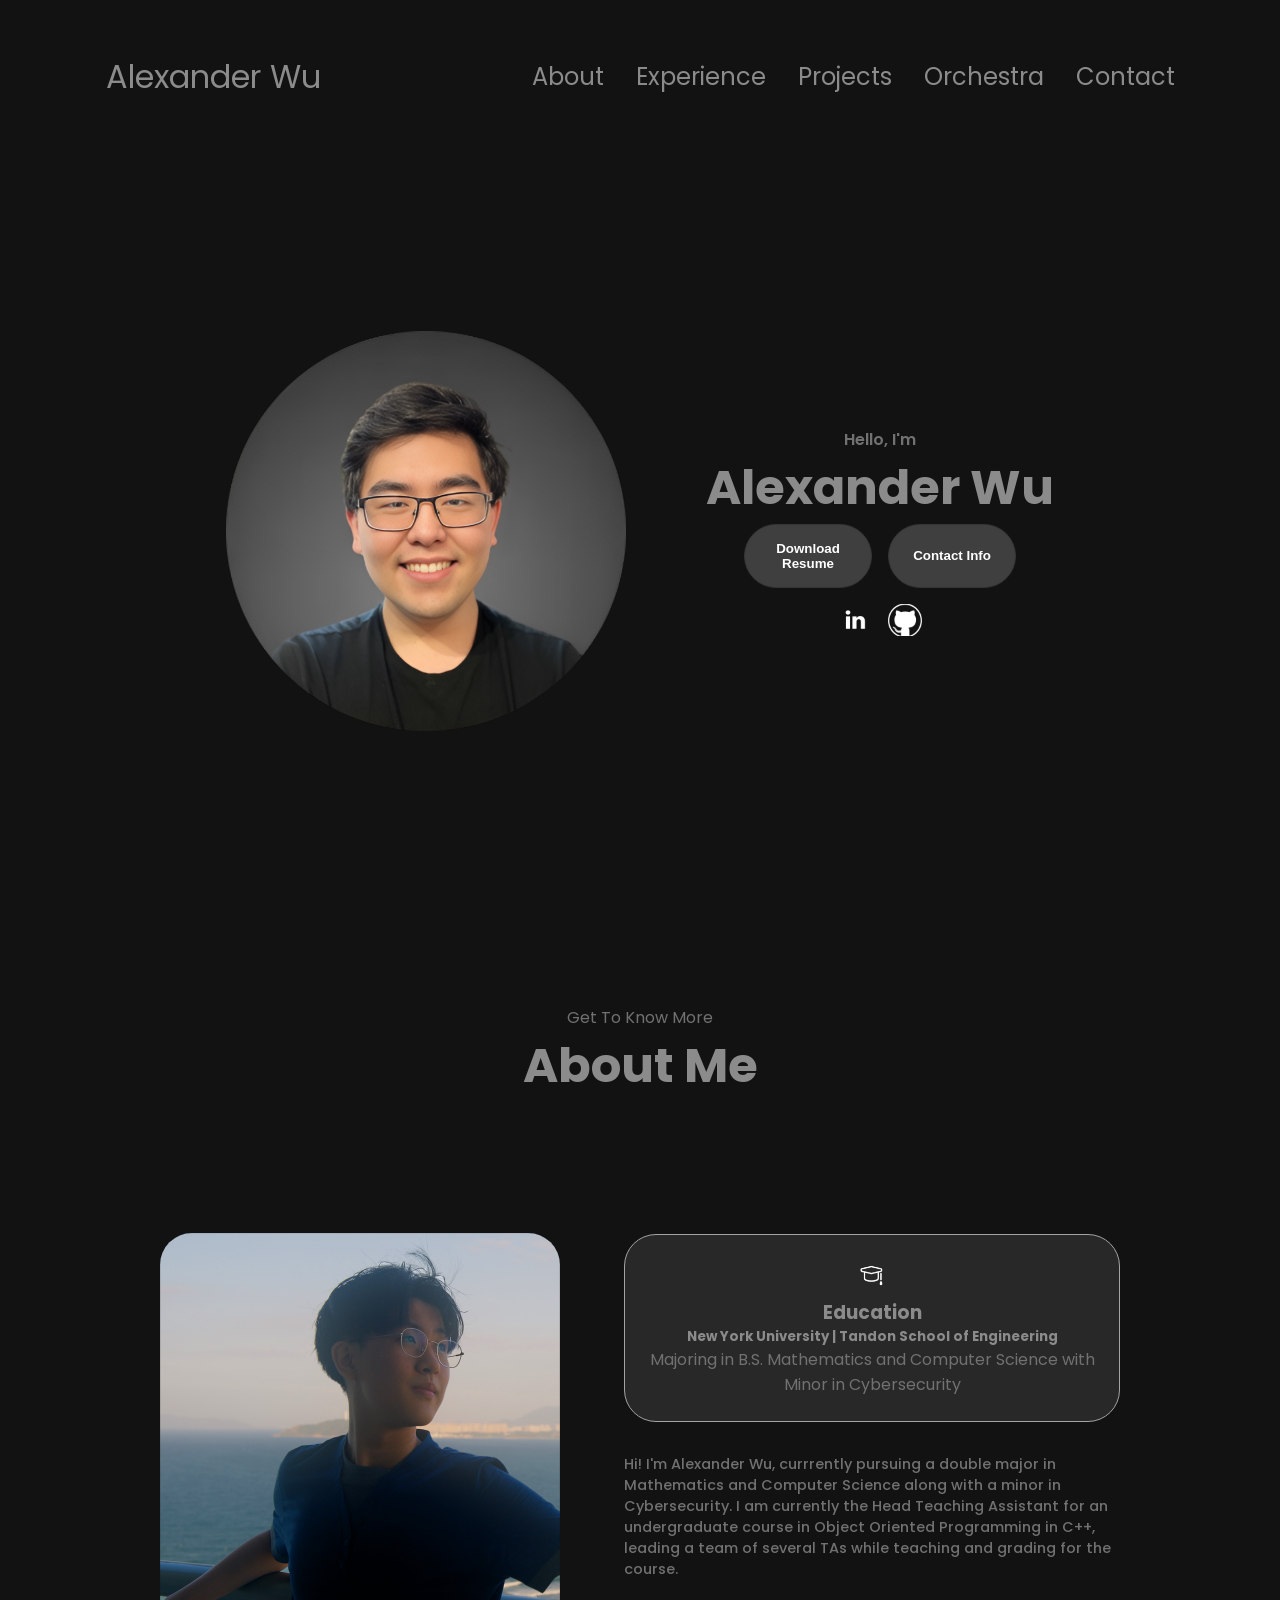
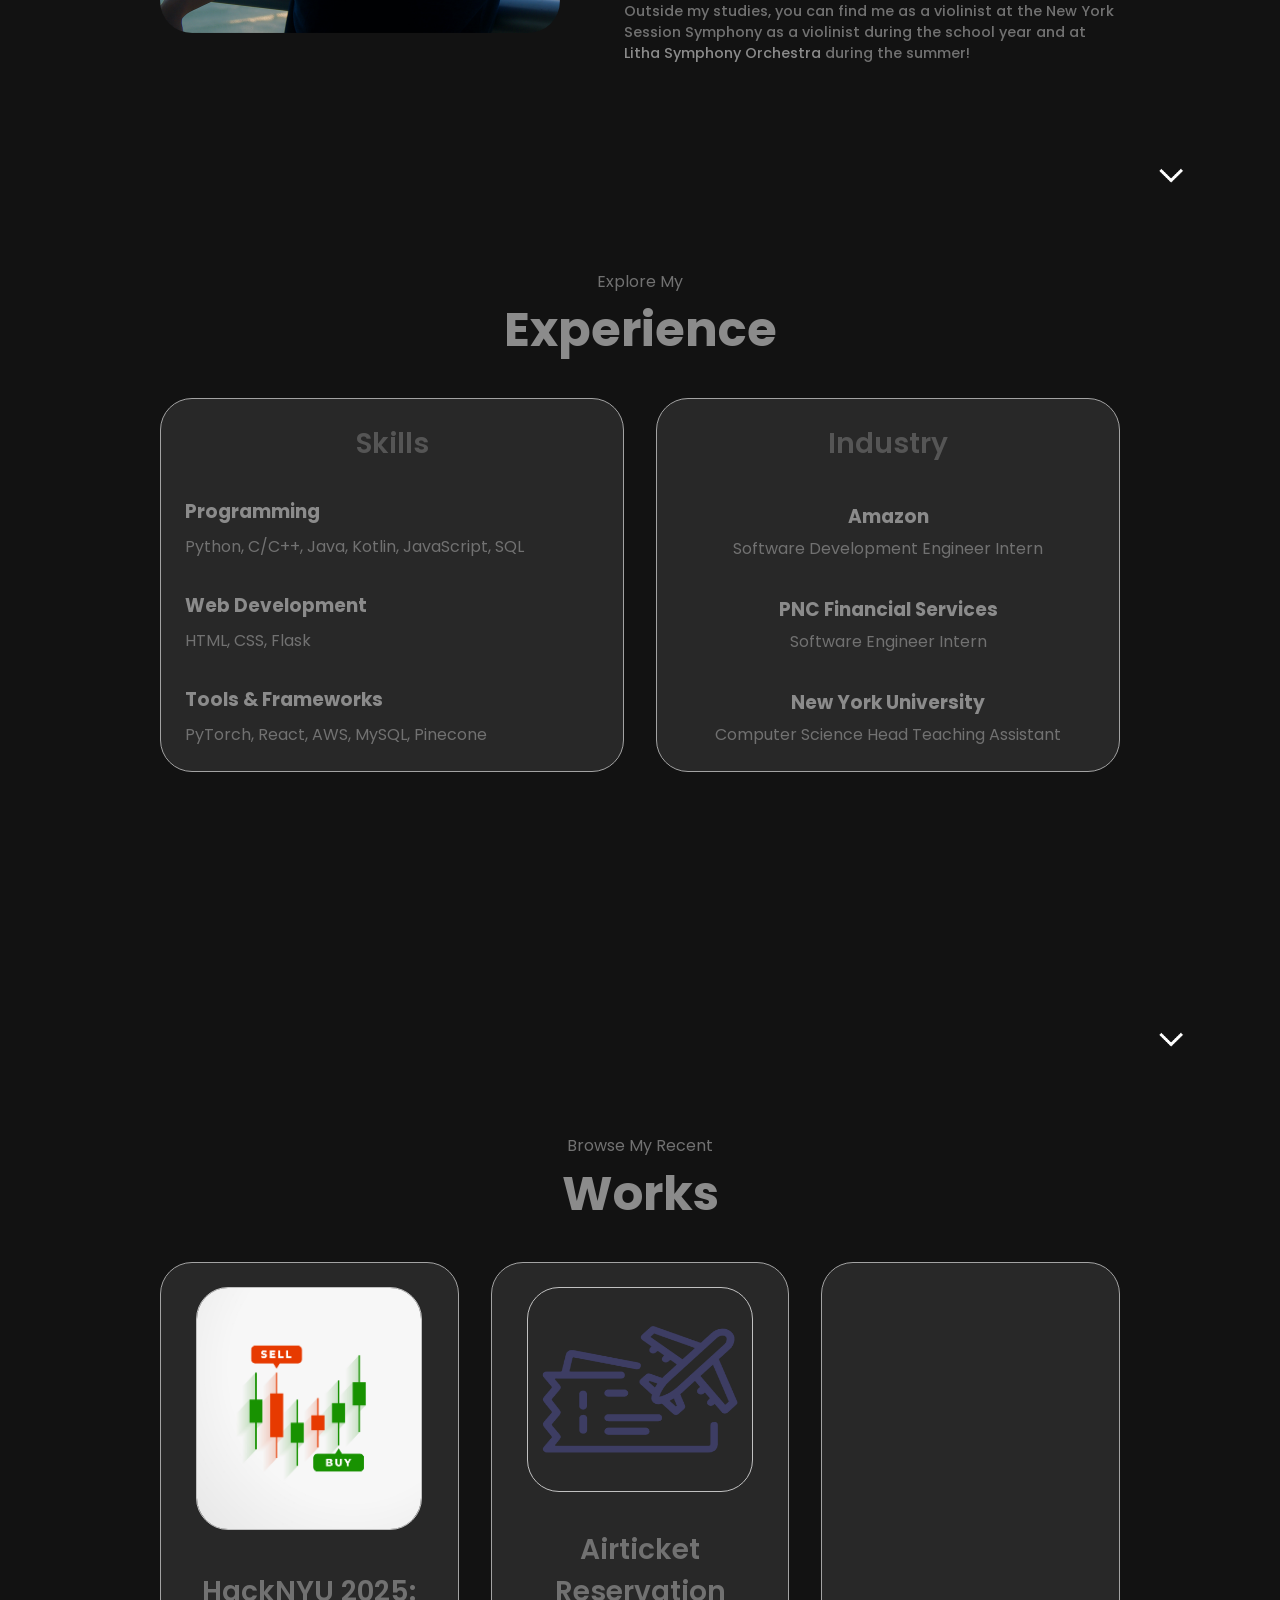
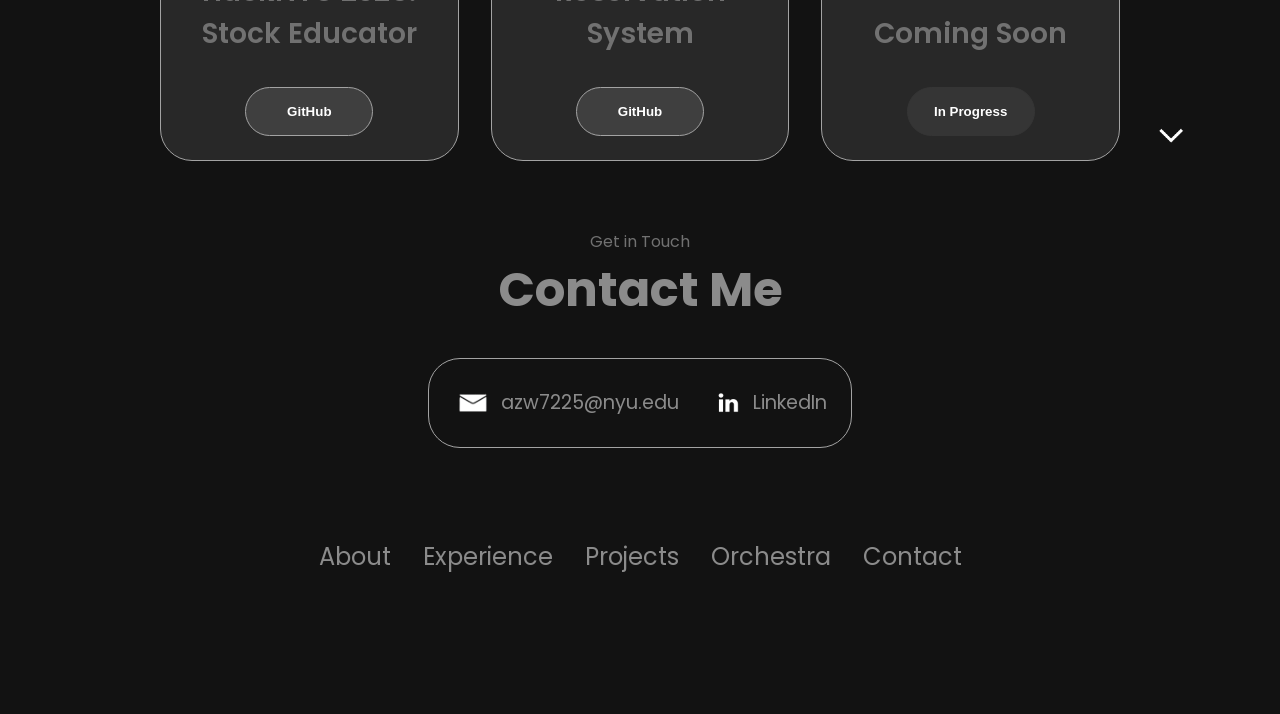
==== commit 08d99899: "adds orchestra info for first half of 2026" ====
--- a/index.html
+++ b/index.html
@@ -17,6 +17,7 @@
             <li><a href="#about">About</a></li>
             <li><a href="#experience">Experience</a></li>
             <li><a href="#projects">Projects</a></li>
+            <li><a href="orchestra.html">Orchestra</a></li>
             <li><a href="#contact">Contact</a></li>
          </ul>
       </div>
@@ -33,6 +34,7 @@
             <li><a href="#about" onclick="toggleMenu()">About</a></li>
             <li><a href="#experience" onclick="toggleMenu()">Experience</a></li>
             <li><a href="#projects" onclick="toggleMenu()">Projects</a></li>
+            <li><a href="orchestra.html" onclick="toggleMenu()">Orchestra</a></li>
             <li><a href="#contact" onclick="toggleMenu()">Contact</a></li>
             <ul>
       </div>
@@ -86,7 +88,7 @@
                   an undergraduate course in Object Oriented Programming in C++, leading a team of several TAs 
                   while teaching and grading for the course. </form> <br><br>
                   Outside my studies, you can find me as a violinist at the New York Session Symphony as a 
-                  violinist during the school year and at Litha Symphony Orchestra during the summer! 
+                  violinist during the school year and at <a href="orchestra.html">Litha Symphony Orchestra</a> during the summer! 
                </p>
             </div>
          </div>
@@ -193,6 +195,7 @@
                <li><a href="#about">About</a></li>
                <li><a href="#experience">Experience</a></li>
                <li><a href="#projects">Projects</a></li>
+               <li><a href="orchestra.html">Orchestra</a></li>
                <li><a href="#contact">Contact</a></li>
             </ul>
          </div>
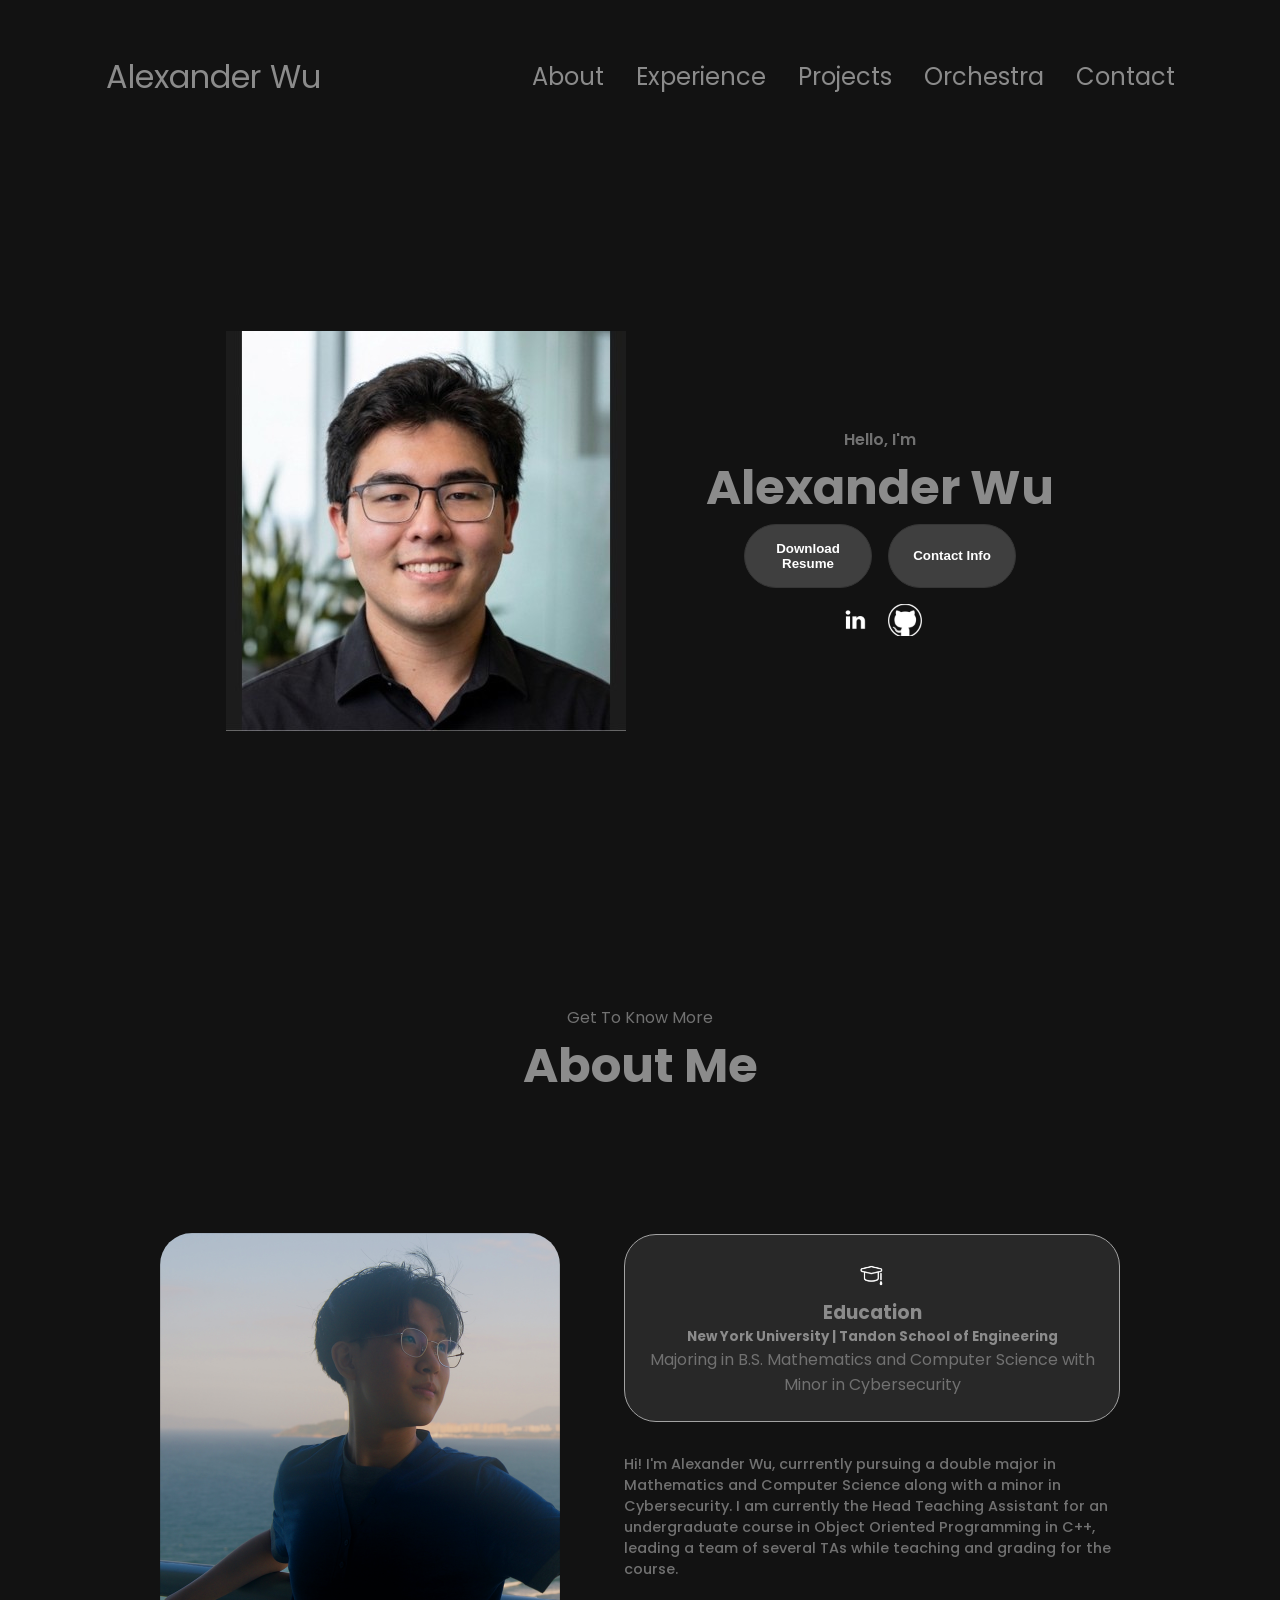
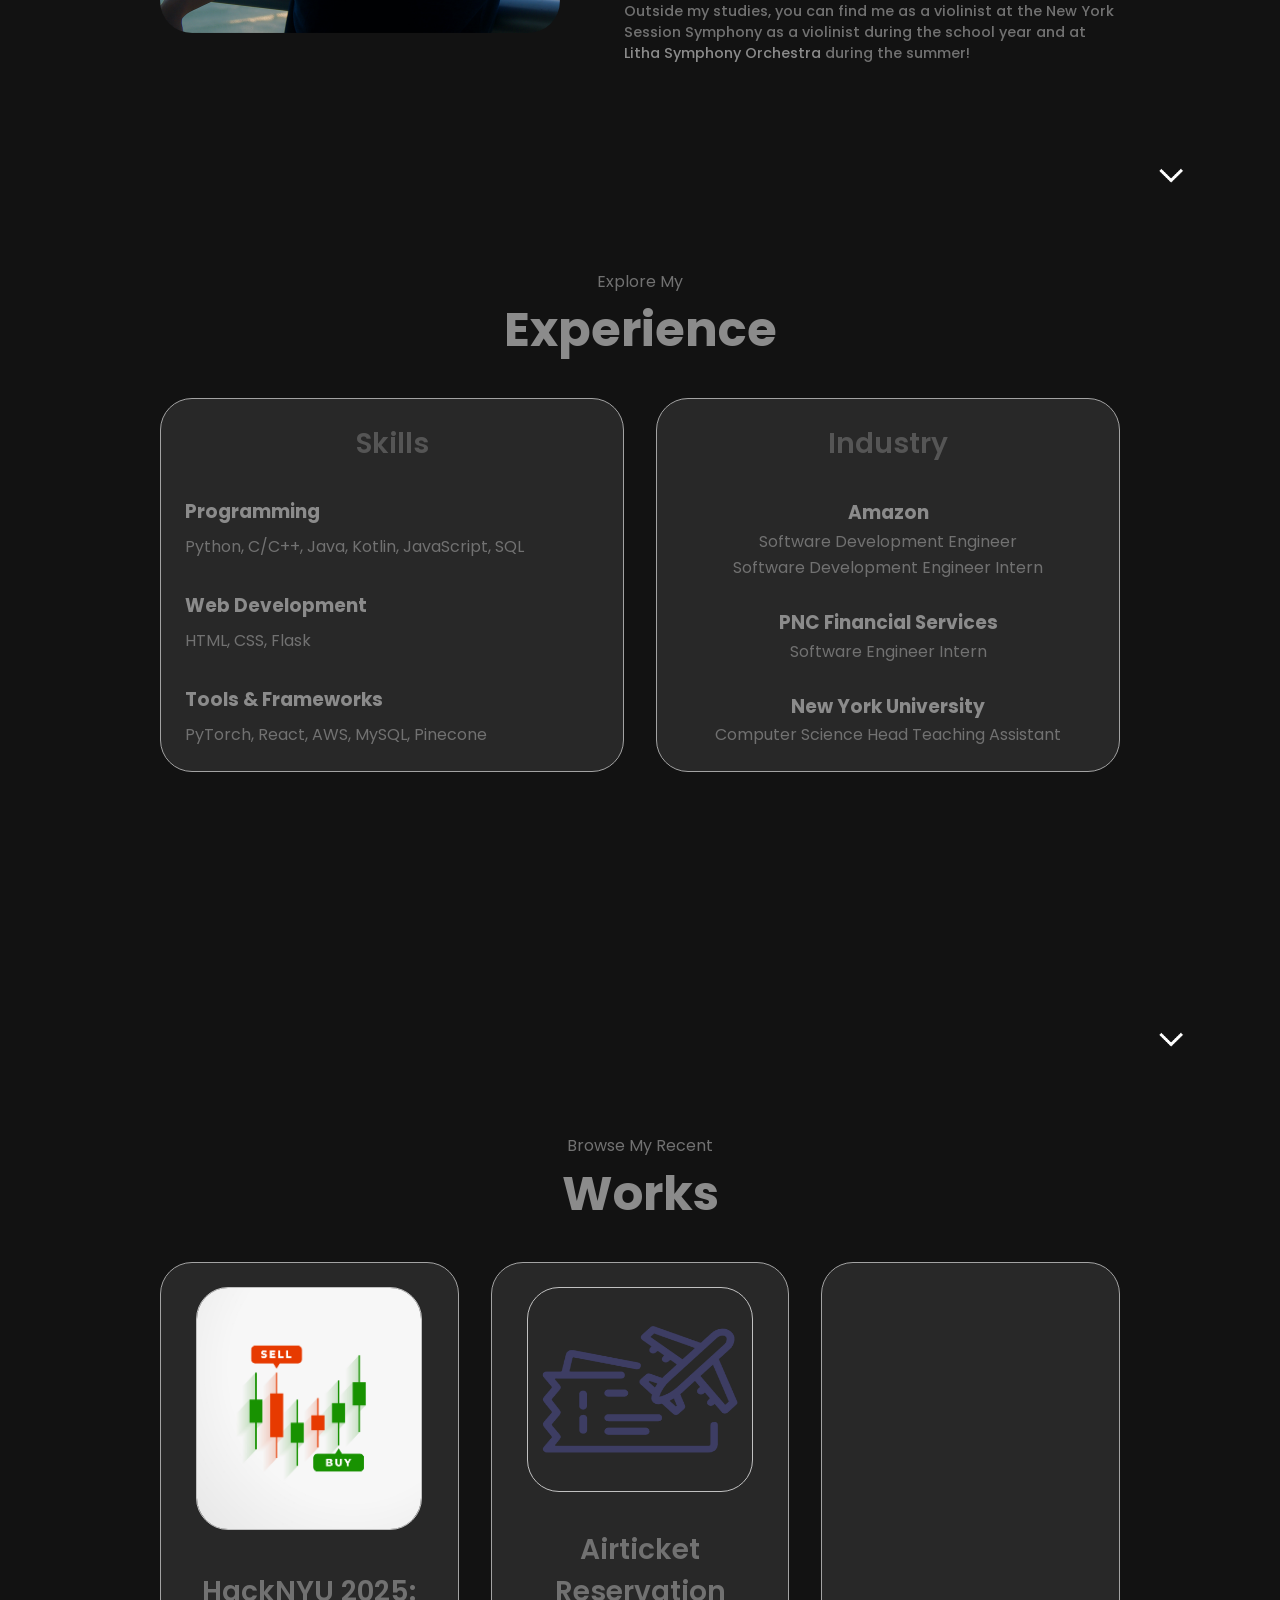
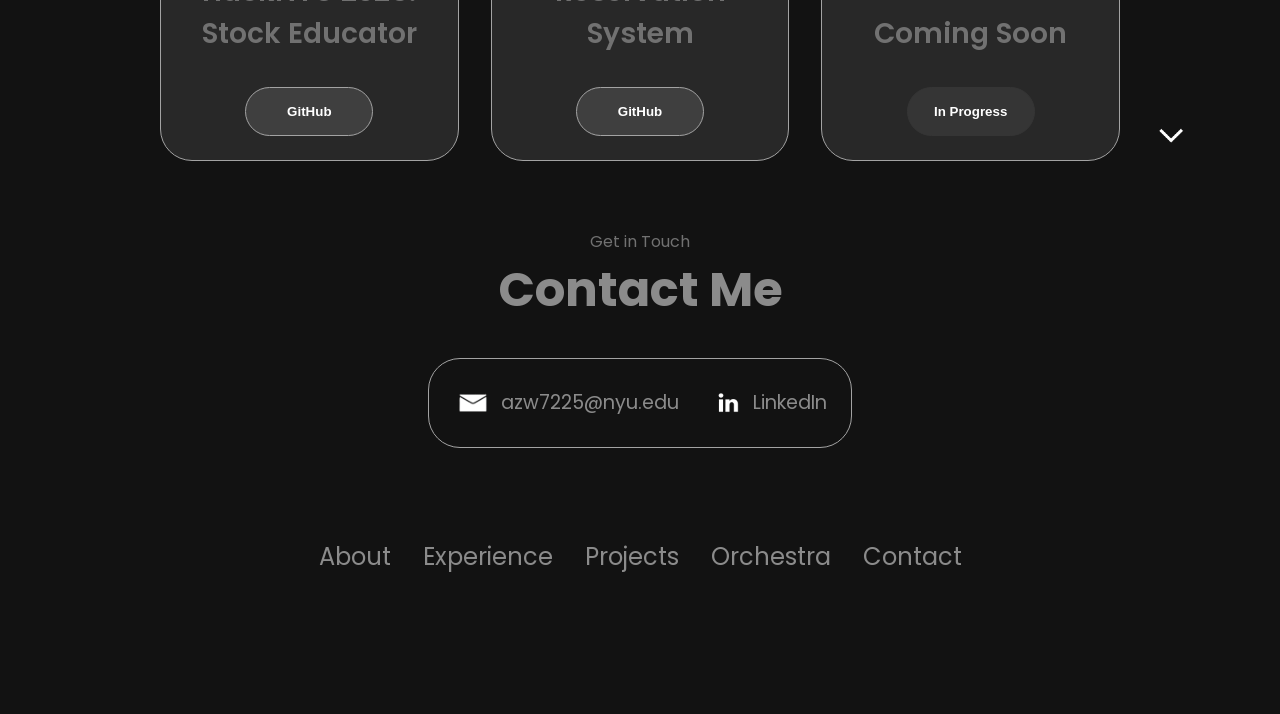
==== commit d26bfd3e: "updates image and meta tags" ====
--- a/index.html
+++ b/index.html
@@ -5,6 +5,12 @@
    <meta charset="UTF-8">
    <meta name="viewport" content="width=device-width, initial-scale=1.0">
    <title>My Portfolio</title>
+   <meta property="og:title" content="Alexander Wu - Portfolio">
+   <meta property="og:description" content="Hello, I'm Alexander Wu">
+   <meta property="og:image" content="https://awu0518.github.io/images/profile-pic.jpg">
+   <meta property="og:url" content="https://awu0518.github.io/">
+   <meta name="twitter:card" content="summary_large_image">
+   <meta name="twitter:image" content="https://awu0518.github.io/images/profile-pic.jpg">
    <link rel="stylesheet" href="style.css">
    <link rel="stylesheet" href="mediaqueries.css">
 </head>
@@ -42,7 +48,7 @@
    <div class="background">
    <section id="profile">
          <div class="section__pic-container">
-            <img src="images/profile-pic.png" alt="Alexander Wu profile picture">
+            <img src="images/profile-pic.jpg" alt="Alexander Wu profile picture">
          </div>
          <div class="section__text">
             <p class="section__text__p1">Hello, I'm</p>
@@ -120,6 +126,7 @@
             <div class="details-container">
                <h2 class="experience-sub-title">Industry</h2>
                <h3> Amazon </h3>
+               <p> Software Development Engineer </p>
                <p> Software Development Engineer Intern </p>
                <br>
                <h3> PNC Financial Services </h3>
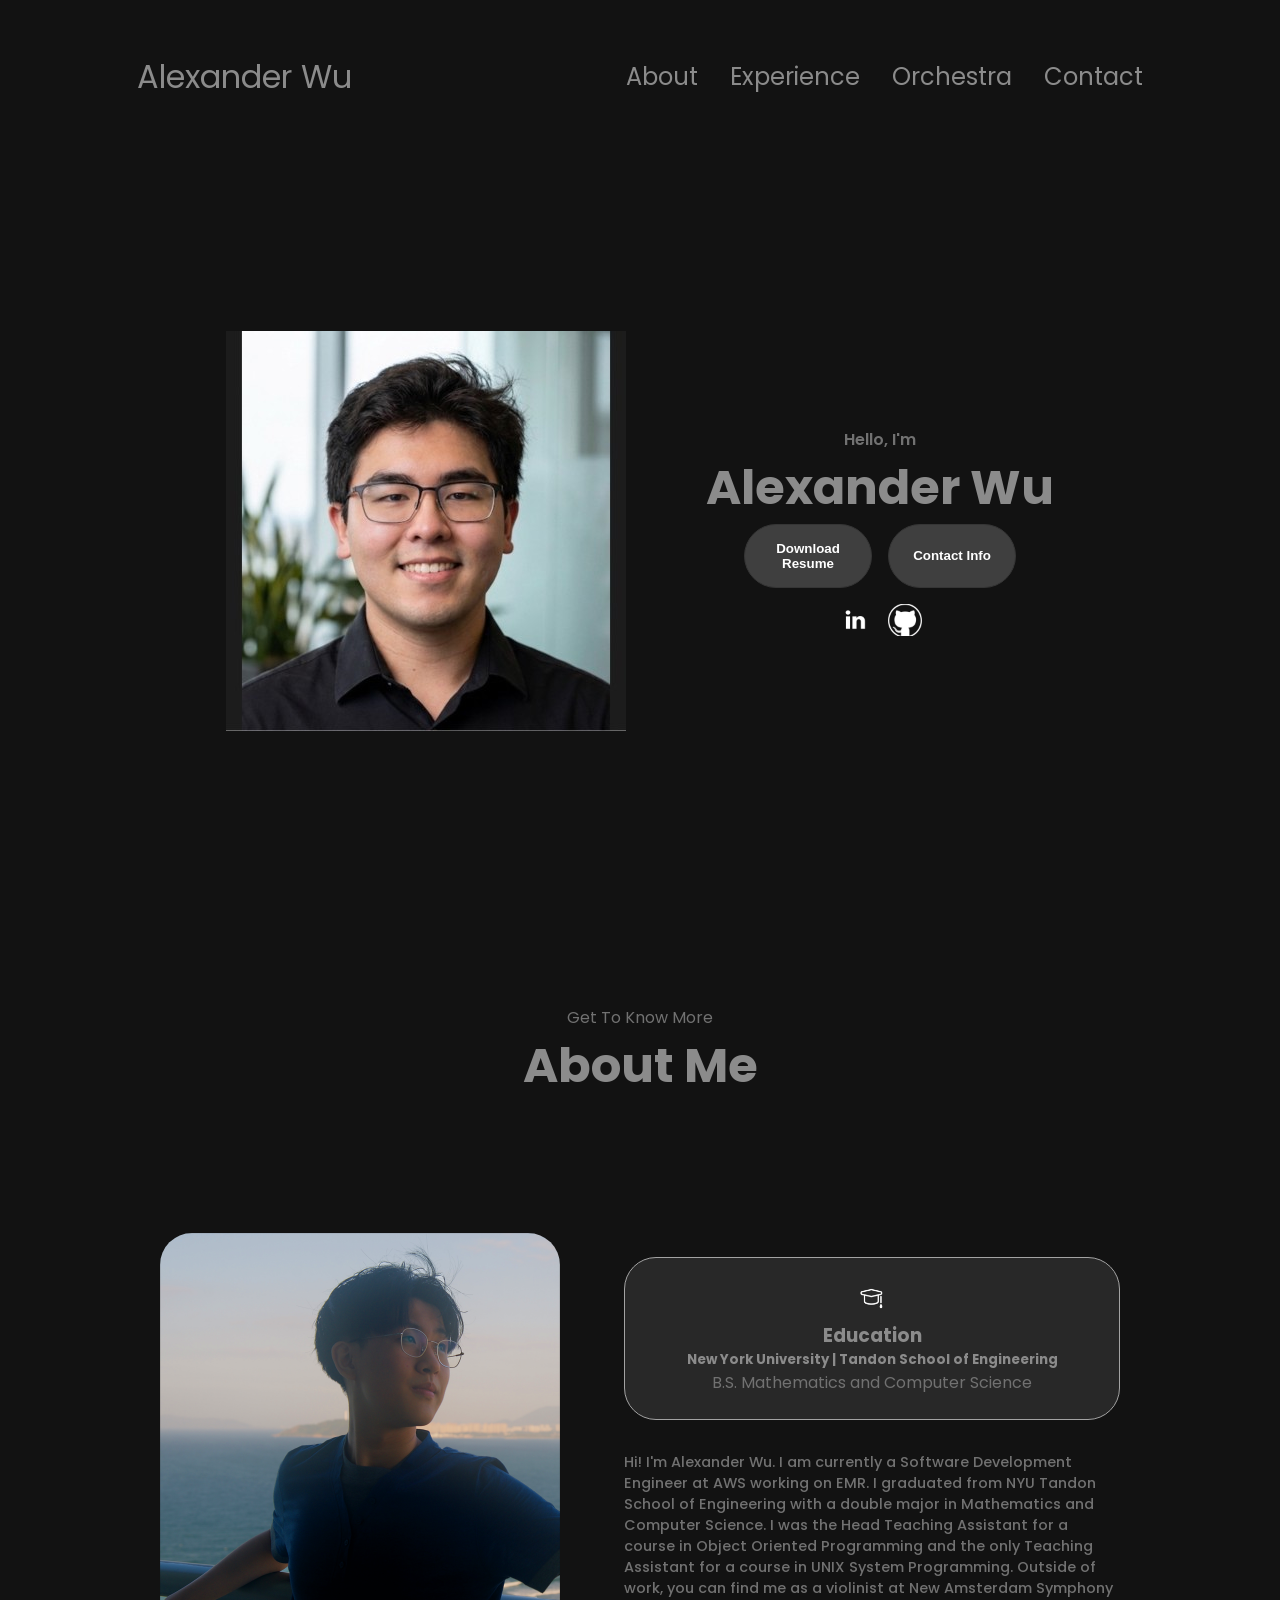
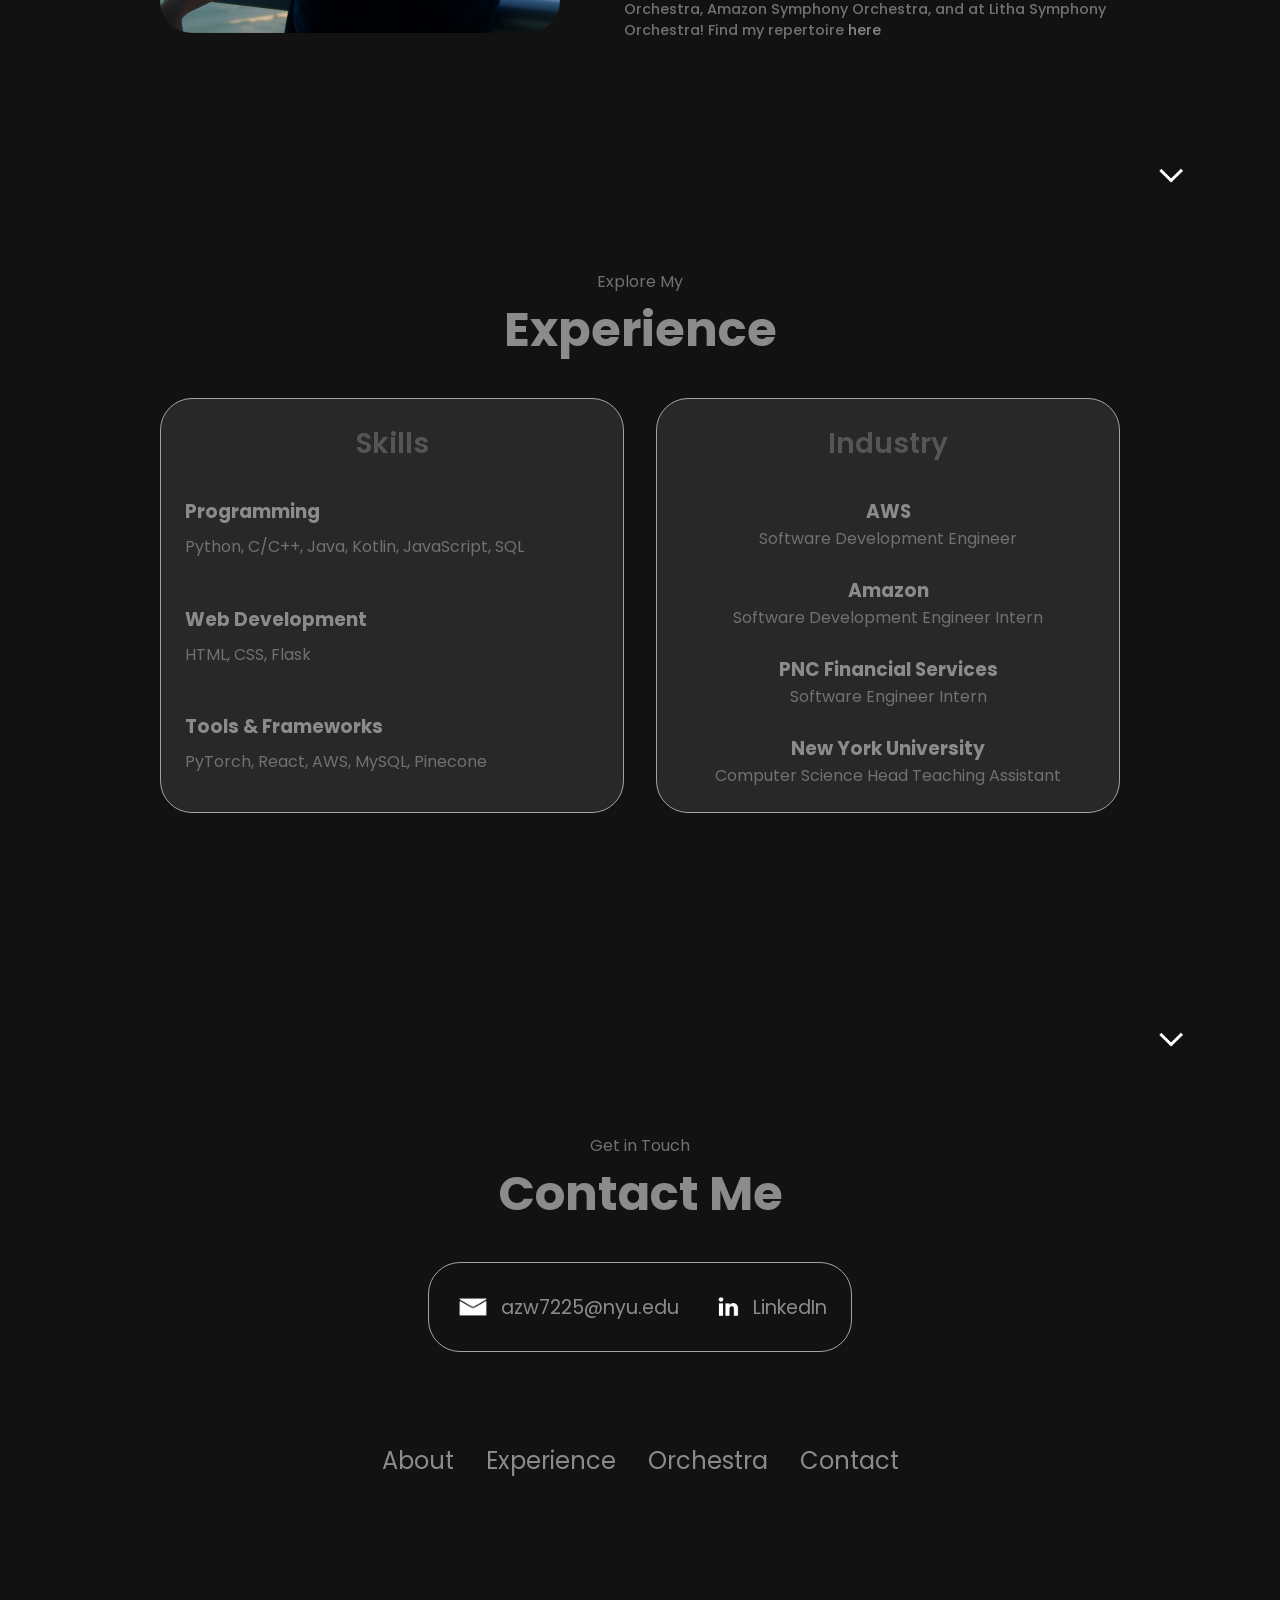
==== commit ddf29b61: "fall 2026 update" ====
--- a/index.html
+++ b/index.html
@@ -22,7 +22,6 @@
          <ul class="nav-links">
             <li><a href="#about">About</a></li>
             <li><a href="#experience">Experience</a></li>
-            <li><a href="#projects">Projects</a></li>
             <li><a href="orchestra.html">Orchestra</a></li>
             <li><a href="#contact">Contact</a></li>
          </ul>
@@ -39,7 +38,6 @@
          <ul class="menu-links">
             <li><a href="#about" onclick="toggleMenu()">About</a></li>
             <li><a href="#experience" onclick="toggleMenu()">Experience</a></li>
-            <li><a href="#projects" onclick="toggleMenu()">Projects</a></li>
             <li><a href="orchestra.html" onclick="toggleMenu()">Orchestra</a></li>
             <li><a href="#contact" onclick="toggleMenu()">Contact</a></li>
             <ul>
@@ -84,17 +82,20 @@
                   <img src="./images/education.png" alt="Education icon" class="edu-icon">
                   <h3>Education</h3>
                   <h5>New York University | Tandon School of Engineering</h5>
-                  <p>Majoring in B.S. Mathematics and Computer Science with Minor in Cybersecurity</p>
+                  <p>B.S. Mathematics and Computer Science</p>
                </div>
             </div>
             <div class="about-text-container text-container">
                <p>
-                  Hi! I'm Alexander Wu, currrently pursuing a double major in Mathematics and Computer 
-                  Science along with a minor in Cybersecurity. I am currently the Head Teaching Assistant for 
-                  an undergraduate course in Object Oriented Programming in C++, leading a team of several TAs 
-                  while teaching and grading for the course. </form> <br><br>
-                  Outside my studies, you can find me as a violinist at the New York Session Symphony as a 
-                  violinist during the school year and at <a href="orchestra.html">Litha Symphony Orchestra</a> during the summer! 
+                  Hi! I'm Alexander Wu. 
+                  
+                  I am currently a Software Development Engineer at AWS working on EMR. I graduated from NYU Tandon School
+                  of Engineering with a double major in Mathematics and Computer Science.
+                  I was the Head Teaching Assistant for a course in Object Oriented Programming and the only Teaching Assistant
+                  for a course in UNIX System Programming.
+
+                  Outside of work, you can find me as a violinist at New Amsterdam Symphony Orchestra, Amazon Symphony Orchestra,
+                  and at Litha Symphony Orchestra! Find my repertoire <a href="orchestra.html">here</a>
                </p>
             </div>
          </div>
@@ -125,8 +126,10 @@
             </div>
             <div class="details-container">
                <h2 class="experience-sub-title">Industry</h2>
+               <h3> AWS </h3>
+               <p> Software Development Engineer </p>
+               <br>
                <h3> Amazon </h3>
-               <p> Software Development Engineer </p>
                <p> Software Development Engineer Intern </p>
                <br>
                <h3> PNC Financial Services </h3>
@@ -138,48 +141,6 @@
          </div>
       </div>
       <img src="./images/arrow.png" alt="Arrow icon" class="icon arrow" onclick="location.href='./#projects'">
-   </section>
-   <section id="projects">
-      <p class="section__text__p1">Browse My Recent</p>
-      <h1 class="title">Works</h1>
-      <div class="experience-details-container">
-         <div class="about-containers">
-            <div class="details-container color-container">
-               <div class="article-container">
-                  <img src="./images/project-stock.jpg" alt="Project 2" class="project-img" />
-               </div>
-               <h2 class="experience-sub-title project-title">HackNYU 2025: Stock Educator</h2>
-               <div class="btn-container">
-                  <button class="btn btn-color-2 project-btn" onclick="window.open('https://github.com/awu0518/hacknyu2025')">
-                     GitHub
-                  </button>
-               </div>
-            </div>
-
-            <div class="details-container color-container">
-               <div class="article-container">
-                  <img src="./images/project-airticket.png" alt="Project 1" class="project-img" />
-               </div>
-               <h2 class="experience-sub-title project-title">Airticket Reservation System</h2>
-               <div class="btn-container">
-                  <button class="btn btn-color-2 project-btn" onclick="window.open('https://github.com/awu0518/Airticket-Reservation-System')">
-                     GitHub
-                  </button>
-               </div>
-            </div>
-
-            <div class="details-container color-container">
-               <div class="article-container"></div>
-             
-               <h2 class="experience-sub-title project-title">Coming Soon</h2>
-             
-               <div class="btn-container">
-                  <button class="btn btn-color-2 in-progress-btn">In Progress</button>
-               </div>
-             </div>
-         </div>
-      </div>
-      <img src="./images/arrow.png" alt="Arrow icon" class="icon arrow" onclick="location.href='./#contact'" />
    </section>
    <section id="contact">
       <p class="section__text__p1">Get in Touch</p>
@@ -201,7 +162,6 @@
             <ul class="nav-links">
                <li><a href="#about">About</a></li>
                <li><a href="#experience">Experience</a></li>
-               <li><a href="#projects">Projects</a></li>
                <li><a href="orchestra.html">Orchestra</a></li>
                <li><a href="#contact">Contact</a></li>
             </ul>
